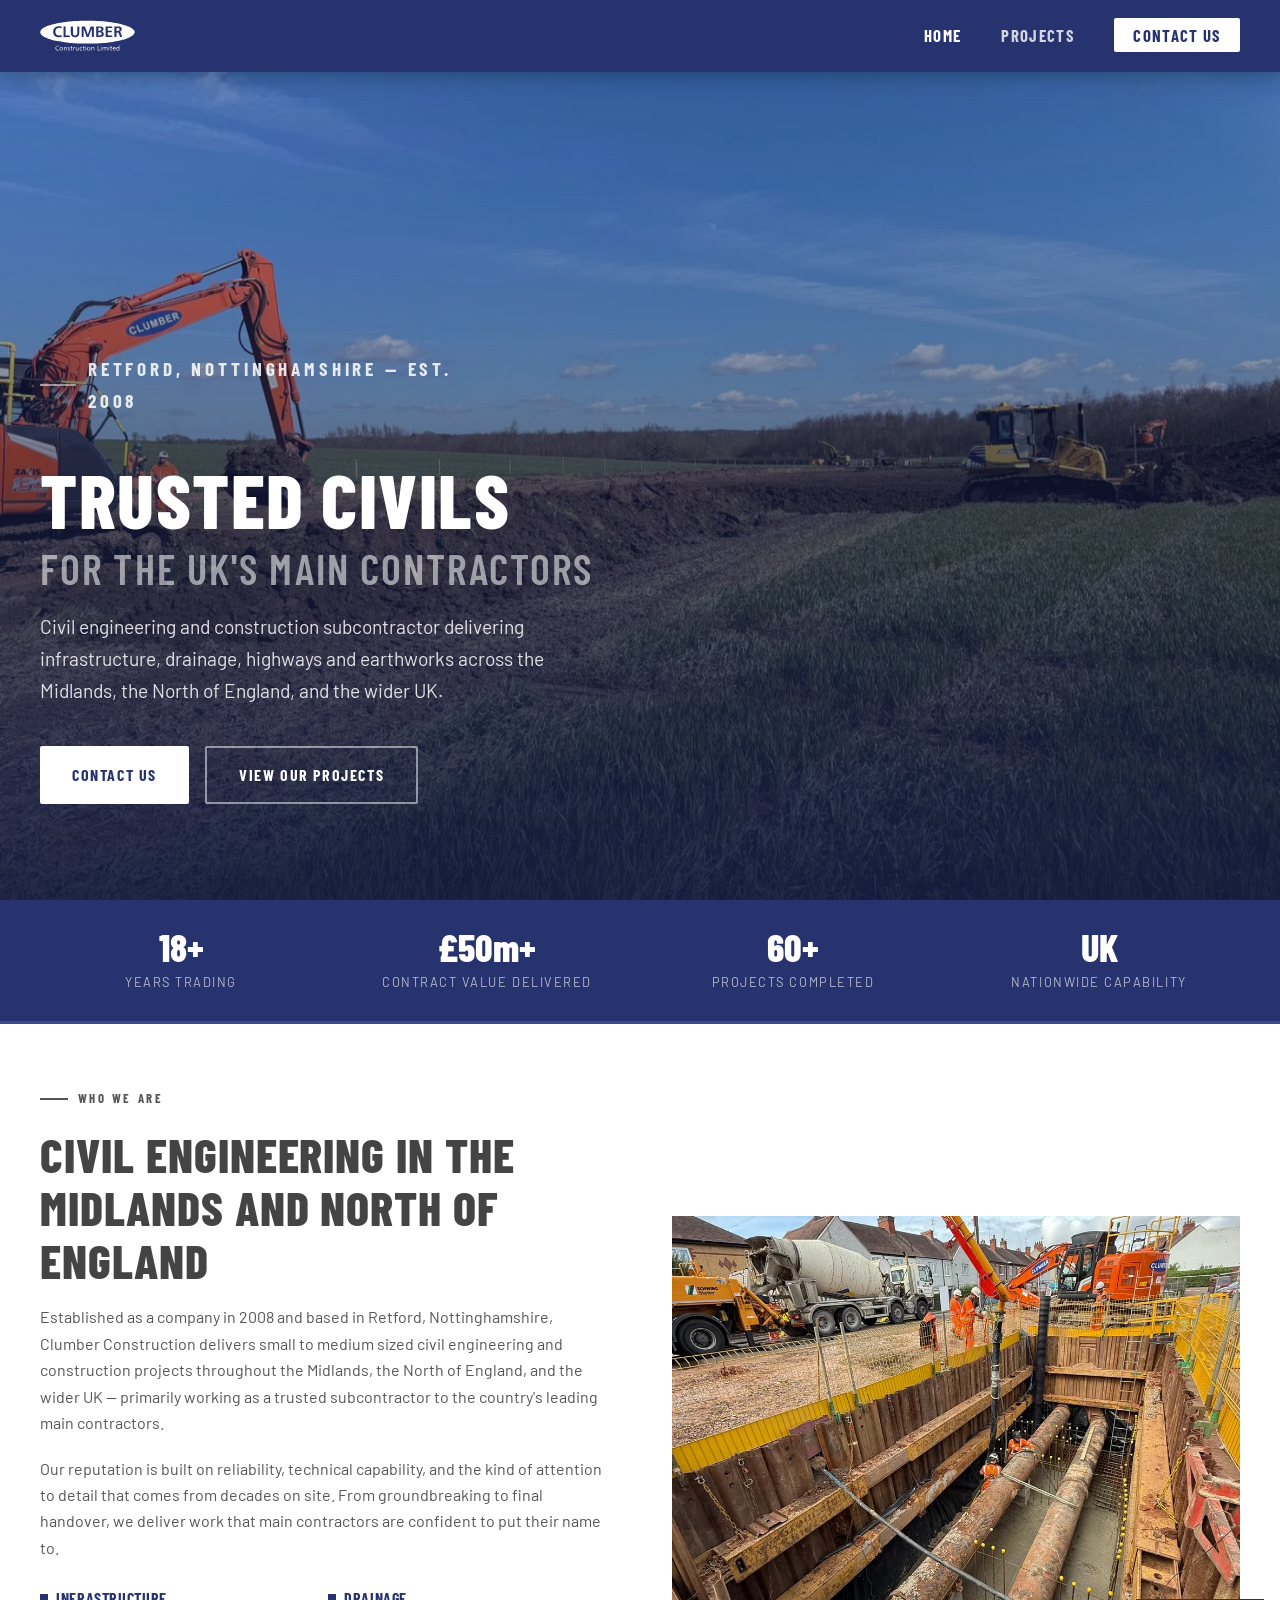
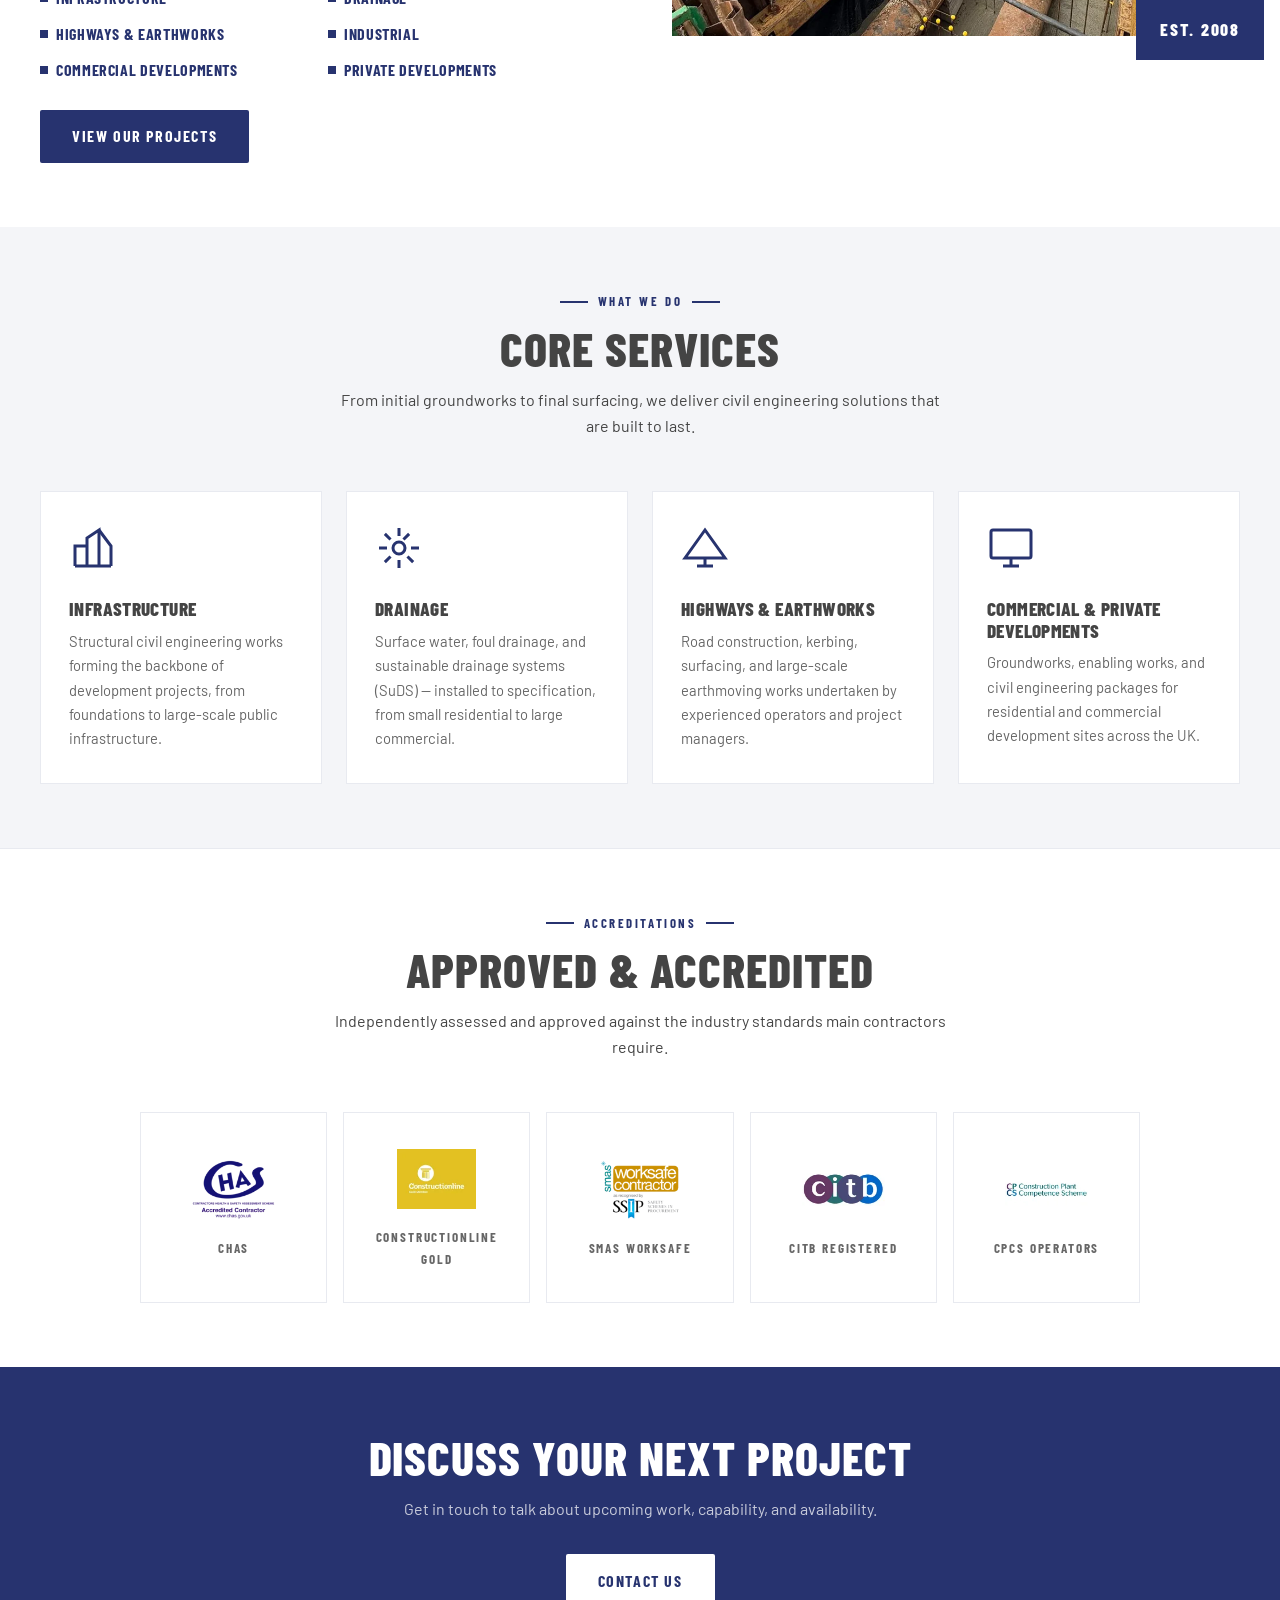
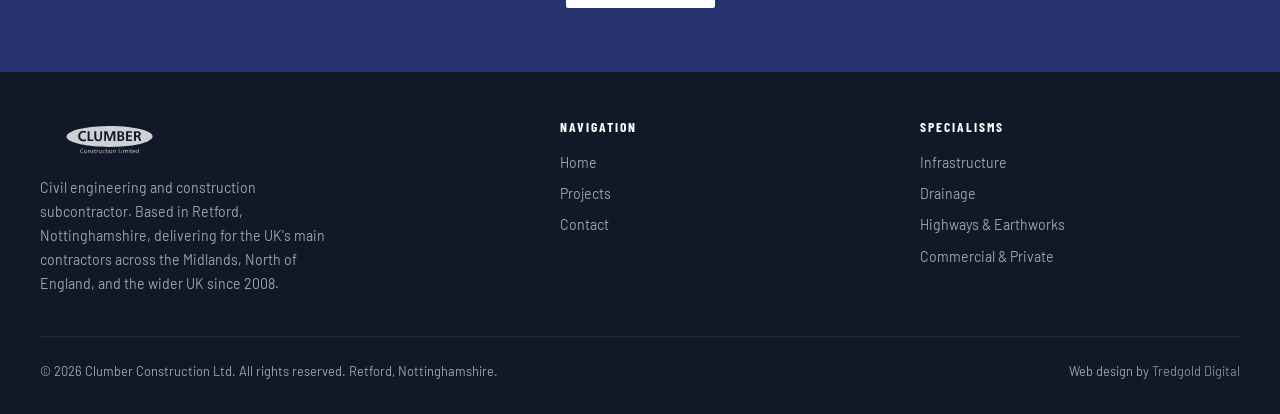
==== index.html @ 3b82ac30 "Fix contradicting stats: 30+ Years Experience -> 18+ Years Trading Co-Authored-By: Claude Sonnet 4.6" ====
<!DOCTYPE html>
<html lang="en">
<head>
  <meta charset="UTF-8" />
  <meta name="viewport" content="width=device-width, initial-scale=1.0" />
  <title>Clumber Construction — Civil Engineering &amp; Construction, Midlands &amp; North England</title>
  <meta name="description" content="Clumber Construction Ltd — civil engineering and construction subcontractor based in Retford, Nottinghamshire. Over 30 years' experience delivering for the UK's main contractors. Infrastructure, drainage, highways, earthworks." />
  <meta name="robots" content="index, follow" />
  <link rel="canonical" href="https://www.clumberconstruction.co.uk/" />

  <!-- Favicons -->
  <link rel="icon" href="/favicon.svg" type="image/svg+xml" />
  <link rel="icon" href="/favicon-32x32.png" type="image/png" sizes="32x32" />
  <link rel="icon" href="/favicon-16x16.png" type="image/png" sizes="16x16" />
  <link rel="apple-touch-icon" href="/apple-touch-icon.png" />
  <link rel="manifest" href="/site.webmanifest" />
  <meta name="theme-color" content="#27336f" />

  <!-- Open Graph -->
  <meta property="og:type" content="website" />
  <meta property="og:title" content="Clumber Construction — Civil Engineering &amp; Construction" />
  <meta property="og:description" content="Trusted civils for the UK's main contractors. Established 2008, Retford, Nottinghamshire." />
  <meta property="og:url" content="https://www.clumberconstruction.co.uk/" />
  <meta property="og:image" content="https://www.clumberconstruction.co.uk/images/og-image.jpg" />
  <meta property="og:image:width" content="1200" />
  <meta property="og:image:height" content="630" />
  <meta property="og:site_name" content="Clumber Construction" />
  <meta name="twitter:card" content="summary_large_image" />
  <meta name="twitter:title" content="Clumber Construction — Civil Engineering &amp; Construction" />
  <meta name="twitter:description" content="Clumber Construction Ltd — civil engineering and construction subcontractor based in Retford, Nottinghamshire. Over 30 years' experience delivering for the UK's main contractors. Infrastructure, drainage, highways, earthworks." />
  <meta name="twitter:image" content="https://www.clumberconstruction.co.uk/images/og-image.jpg" />

  <!-- Structured Data -->
  <script type="application/ld+json">
  {
    "@context": "https://schema.org",
    "@type": "Organization",
    "name": "Clumber Construction",
    "url": "https://www.clumberconstruction.co.uk",
    "description": "Civil engineering and construction subcontractor based in Retford, Nottinghamshire. Established 2008, with over 30 years' director experience.",
    "address": {
      "@type": "PostalAddress",
      "addressLocality": "Retford",
      "addressRegion": "Nottinghamshire",
      "addressCountry": "GB"
    },
    "areaServed": ["East Midlands", "West Midlands", "Yorkshire", "North West", "United Kingdom"],
    "foundingDate": "2008",
    "sameAs": []
  }
  </script>

  <link rel="stylesheet" href="style.css" />
</head>
<body>

  <!-- NAV -->
  <nav class="site-nav" role="navigation" aria-label="Main navigation">
    <div class="container">
      <a href="index.html" class="nav-logo" aria-label="Clumber Construction — Home">
        <img src="logo.svg" alt="Clumber Construction" width="160" height="44" />
      </a>
      <button class="nav-toggle" id="navToggle" aria-label="Toggle menu" aria-expanded="false">
        <span></span><span></span><span></span>
      </button>
      <ul class="nav-links" id="navLinks" role="list">
        <li><a href="index.html" class="active">Home</a></li>
        <li><a href="projects.html">Projects</a></li>
        <li><a href="contact.html" class="nav-cta">Contact Us</a></li>
      </ul>
    </div>
  </nav>

  <!-- HERO -->
  <section class="hero" aria-label="Hero">
    <div class="hero-bg" role="img" aria-label="Civil engineering site with excavator and large drainage pipes"></div>
    <div class="hero-overlay"></div>
    <div class="container">
      <div class="hero-content">
        <p class="hero-eyebrow">Retford, Nottinghamshire &mdash; Est. 2008</p>
        <h1>Trusted Civils<span>For the UK's Main Contractors</span></h1>
        <p>Civil engineering and construction subcontractor delivering infrastructure, drainage, highways and earthworks across the Midlands, the North of England, and the wider UK.</p>
        <div class="hero-btns">
          <a href="contact.html" class="btn btn--primary">Contact Us</a>
          <a href="projects.html" class="btn btn--outline">View Our Projects</a>
        </div>
      </div>
    </div>
  </section>

  <!-- STATS STRIP -->
  <div class="intro-strip" aria-label="Company overview">
    <div class="container">
      <div>
        <span class="stat-num">18+</span>
        <span class="stat-label">Years Trading</span>
      </div>
      <div>
        <span class="stat-num">£50m+</span>
        <span class="stat-label">Contract Value Delivered</span>
      </div>
      <div>
        <span class="stat-num">60+</span>
        <span class="stat-label">Projects Completed</span>
      </div>
      <div>
        <span class="stat-num">UK</span>
        <span class="stat-label">Nationwide Capability</span>
      </div>
    </div>
  </div>

  <!-- ABOUT -->
  <section class="section" aria-labelledby="about-heading">
    <div class="container">
      <div class="about-grid">
        <div class="about-text">
          <div class="section-header">
            <p class="section-tag">Who We Are</p>
            <h2 id="about-heading">Civil Engineering in the Midlands and North of England</h2>
            <p>Established as a company in 2008 and based in Retford, Nottinghamshire, Clumber Construction delivers small to medium sized civil engineering and construction projects throughout the Midlands, the North of England, and the wider UK — primarily working as a trusted subcontractor to the country's leading main contractors.</p>
          </div>
          <p>Our reputation is built on reliability, technical capability, and the kind of attention to detail that comes from decades on site. From groundbreaking to final handover, we deliver work that main contractors are confident to put their name to.</p>
          <ul class="specialism-list" aria-label="Specialisms">
            <li class="spec-item">Infrastructure</li>
            <li class="spec-item">Drainage</li>
            <li class="spec-item">Highways &amp; Earthworks</li>
            <li class="spec-item">Industrial</li>
            <li class="spec-item">Commercial Developments</li>
            <li class="spec-item">Private Developments</li>
          </ul>
          <br />
          <a href="projects.html" class="btn btn--navy">View Our Projects</a>
        </div>
        <div class="about-image-block">
          <img src="images/nuneaton-sewage-rising-main-large-diameter-pipe-concrete-encasement.webp" alt="Clumber Construction installing large diameter pipes in deep sheeted excavation during sewage rising main works in Nuneaton, Warwickshire" loading="lazy" width="1050" height="1400" />
          <span class="about-badge" aria-hidden="true">Est. 2008</span>
        </div>
      </div>
    </div>
  </section>

  <!-- SERVICES PREVIEW -->
  <section class="section section--light" aria-labelledby="services-heading">
    <div class="container">
      <div class="section-header section-header--center">
        <p class="section-tag">What We Do</p>
        <h2 id="services-heading">Core Services</h2>
        <p>From initial groundworks to final surfacing, we deliver civil engineering solutions that are built to last.</p>
      </div>
      <div class="services-grid">

        <article class="service-card">
          <svg class="card-icon" viewBox="0 0 24 24" fill="none" stroke="currentColor" stroke-width="1.5" aria-hidden="true"><path d="M3 21h18M9 21V7l6-4v18M9 11H3v10"/><path d="M21 21V11l-6-8"/></svg>
          <h3>Infrastructure</h3>
          <p>Structural civil engineering works forming the backbone of development projects, from foundations to large-scale public infrastructure.</p>
        </article>

        <article class="service-card">
          <svg class="card-icon" viewBox="0 0 24 24" fill="none" stroke="currentColor" stroke-width="1.5" aria-hidden="true"><circle cx="12" cy="12" r="3"/><path d="M12 2v4m0 12v4M2 12h4m12 0h4m-4.93-7.07-2.83 2.83M7.76 16.24l-2.83 2.83m0-14.14 2.83 2.83m8.48 8.48 2.83 2.83"/></svg>
          <h3>Drainage</h3>
          <p>Surface water, foul drainage, and sustainable drainage systems (SuDS) — installed to specification, from small residential to large commercial.</p>
        </article>

        <article class="service-card">
          <svg class="card-icon" viewBox="0 0 24 24" fill="none" stroke="currentColor" stroke-width="1.5" aria-hidden="true"><path d="M2 17 12 3l10 14H2z"/><path d="M12 17v4m-4 0h8"/></svg>
          <h3>Highways &amp; Earthworks</h3>
          <p>Road construction, kerbing, surfacing, and large-scale earthmoving works undertaken by experienced operators and project managers.</p>
        </article>

        <article class="service-card">
          <svg class="card-icon" viewBox="0 0 24 24" fill="none" stroke="currentColor" stroke-width="1.5" aria-hidden="true"><rect x="2" y="3" width="20" height="14" rx="1"/><path d="M8 21h8m-4-4v4"/></svg>
          <h3>Commercial &amp; Private Developments</h3>
          <p>Groundworks, enabling works, and civil engineering packages for residential and commercial development sites across the UK.</p>
        </article>

      </div>
    </div>
  </section>

  <!-- ACCREDITATIONS -->
  <section class="accreditations" aria-labelledby="accreditations-heading">
    <div class="container">
      <div class="section-header section-header--center">
        <p class="section-tag">Accreditations</p>
        <h2 id="accreditations-heading">Approved &amp; Accredited</h2>
        <p>Independently assessed and approved against the industry standards main contractors require.</p>
      </div>
      <ul class="accreditation-grid" role="list">
        <li class="accreditation-item">
          <img class="accreditation-logo" src="images/chas-accredited-contractor.webp" alt="CHAS Accredited Contractor" width="120" height="68" loading="lazy" />
          <span class="accreditation-name">CHAS</span>
        </li>
        <li class="accreditation-item">
          <img class="accreditation-logo" src="images/constructionline-gold-member.webp" alt="Constructionline Gold Member" width="120" height="120" loading="lazy" />
          <span class="accreditation-name">Constructionline Gold</span>
        </li>
        <li class="accreditation-item">
          <img class="accreditation-logo" src="images/smas-worksafe-contractor-ssip.webp" alt="SMAS Worksafe Contractor — SSIP" width="120" height="80" loading="lazy" />
          <span class="accreditation-name">SMAS Worksafe</span>
        </li>
        <li class="accreditation-item">
          <img class="accreditation-logo" src="images/citb-registered.webp" alt="CITB Registered" width="120" height="68" loading="lazy" />
          <span class="accreditation-name">CITB Registered</span>
        </li>
        <li class="accreditation-item">
          <img class="accreditation-logo" src="images/cpcs-construction-plant-competence-scheme.webp" alt="CPCS Construction Plant Competence Scheme" width="120" height="68" loading="lazy" />
          <span class="accreditation-name">CPCS Operators</span>
        </li>
      </ul>
    </div>
  </section>

  <!-- CTA BAND -->
  <div class="cta-band">
    <div class="container">
      <h2>Discuss Your Next Project</h2>
      <p>Get in touch to talk about upcoming work, capability, and availability.</p>
      <a href="contact.html" class="btn btn--primary">Contact Us</a>
    </div>
  </div>

  <!-- FOOTER -->
  <footer class="site-footer" role="contentinfo">
    <div class="container">
      <div class="footer-grid">
        <div class="footer-brand">
          <img src="logo.svg" alt="Clumber Construction" width="140" height="40" />
          <p>Civil engineering and construction subcontractor. Based in Retford, Nottinghamshire, delivering for the UK's main contractors across the Midlands, North of England, and the wider UK since 2008.</p>
        </div>
        <div class="footer-col">
          <h4>Navigation</h4>
          <ul>
            <li><a href="index.html">Home</a></li>
            <li><a href="projects.html">Projects</a></li>
            <li><a href="contact.html">Contact</a></li>
          </ul>
        </div>
        <div class="footer-col">
          <h4>Specialisms</h4>
          <ul>
            <li><a href="projects.html#infrastructure">Infrastructure</a></li>
            <li><a href="projects.html#drainage">Drainage</a></li>
            <li><a href="projects.html#highways">Highways &amp; Earthworks</a></li>
            <li><a href="projects.html#commercial">Commercial &amp; Private</a></li>
          </ul>
        </div>
      </div>
      <div class="footer-bottom">
        <p>&copy; <span id="year"></span> Clumber Construction Ltd. All rights reserved. Retford, Nottinghamshire.</p>
        <p>Web design by <a href="https://www.tredgolddigital.com" target="_blank" rel="noopener">Tredgold Digital</a></p>
      </div>
  </footer>

  <script>
    // Year
    document.getElementById('year').textContent = new Date().getFullYear();
    // Nav toggle
    const toggle = document.getElementById('navToggle');
    const links  = document.getElementById('navLinks');
    toggle.addEventListener('click', () => {
      const open = links.classList.toggle('open');
      toggle.setAttribute('aria-expanded', open);
    });
  </script>
</body>
</html>
---- style.css ----
/* ============================================
   CLUMBER CONSTRUCTION — style.css
   ============================================ */

   @import url('https://fonts.googleapis.com/css2?family=Barlow+Condensed:wght@400;600;700;800&family=Barlow:wght@300;400;500;600&display=swap');

   :root {
     --navy:        #27336f;
     --navy-dark:   #1d2655;
     --navy-light:  #3a4a90;
     --white:       #ffffff;
     --dark:        #333333;
     --light:       #f4f5f8;
     --mid:         #e8eaf0;
     --rule:        #d0d3de;
     --text:        #444;
     --text-muted:  #666;
     --gap:         clamp(2rem, 5vw, 5rem);
   }
   
   *, *::before, *::after { box-sizing: border-box; margin: 0; padding: 0; }
   
   html { scroll-behavior: smooth; }
   
   body {
     font-family: 'Barlow', sans-serif;
     font-weight: 400;
     color: var(--text);
     background: var(--white);
     line-height: 1.65;
     -webkit-font-smoothing: antialiased;
   }
   
   img { display: block; max-width: 100%; }
   a { color: inherit; text-decoration: none; }
   ul { list-style: none; }
   
   /* ── TYPOGRAPHY ── */
   h1, h2, h3, h4 {
     font-family: 'Barlow Condensed', sans-serif;
     font-weight: 800;
     line-height: 1.1;
     text-transform: uppercase;
     letter-spacing: 0.02em;
   }
   h1 { font-size: clamp(2.6rem, 6vw, 5rem); }
   h2 { font-size: clamp(1.9rem, 4vw, 3rem); }
   h3 { font-size: clamp(1.2rem, 2.5vw, 1.6rem); }
   
   p { max-width: 68ch; }
   
   /* ── LAYOUT UTILITIES ── */
   .container {
     width: min(1200px, 94%);
     margin-inline: auto;
   }
   .section {
     padding-block: var(--gap);
   }
   .section--dark {
     background: var(--navy);
     color: var(--white);
   }
   .section--light {
     background: var(--light);
   }
   
   /* ── NAV ── */
   .site-nav {
     position: fixed;
     inset: 0 0 auto;
     z-index: 100;
     background: var(--navy);
     box-shadow: 0 2px 20px rgba(0,0,0,.3);
     transition: background .3s;
   }
   .site-nav .container {
     display: flex;
     align-items: center;
     justify-content: space-between;
     height: 72px;
   }
   .nav-logo img {
     height: 44px;
     width: auto;
     /* logo is navy fill — invert to white on dark bg */
     filter: brightness(0) invert(1);
   }
   .nav-links {
     display: flex;
     gap: 2.5rem;
     align-items: center;
   }
   .nav-links a {
     font-family: 'Barlow Condensed', sans-serif;
     font-weight: 700;
     font-size: 1.05rem;
     letter-spacing: 0.08em;
     text-transform: uppercase;
     color: rgba(255,255,255,.8);
     transition: color .2s;
   }
   .nav-links a:hover,
   .nav-links a.active { color: var(--white); }
   .nav-links a.nav-cta {
     background: var(--white);
     color: var(--navy);
     padding: .45rem 1.2rem;
     border-radius: 2px;
     transition: background .2s, color .2s;
   }
   .nav-links a.nav-cta:hover {
     background: var(--mid);
   }
   
   /* Hamburger */
   .nav-toggle {
     display: none;
     background: none;
     border: none;
     cursor: pointer;
     padding: .25rem;
     flex-direction: column;
     gap: 5px;
   }
   .nav-toggle span {
     display: block;
     width: 26px;
     height: 2px;
     background: var(--white);
     transition: transform .3s, opacity .3s;
   }
   
   /* ── HERO ── */
   .hero {
     position: relative;
     min-height: 100svh;
     display: flex;
     align-items: flex-end;
     padding-bottom: clamp(3rem, 8vw, 6rem);
     overflow: hidden;
   }
   .hero-bg {
     position: absolute;
     inset: 0;
     background-image: url('images/packington-final-effluent-rising-main-field-trench-excavation.webp');
     background-size: cover;
     background-position: center 40%;
     transform: scale(1.04);
     animation: heroZoom 12s ease-out forwards;
   }
   @keyframes heroZoom {
     from { transform: scale(1.08); }
     to   { transform: scale(1.00); }
   }
   .hero-overlay {
     position: absolute;
     inset: 0;
     background: linear-gradient(
       to top,
       rgba(20,28,65,.92) 0%,
       rgba(20,28,65,.6) 45%,
       rgba(20,28,65,.1) 100%
     );
   }
   .hero-content {
     position: relative;
     z-index: 1;
     color: var(--white);
   }
   .hero-eyebrow {
     font-family: 'Barlow Condensed', sans-serif;
     font-size: .85rem;
     font-weight: 700;
     letter-spacing: .2em;
     text-transform: uppercase;
     color: rgba(255,255,255,.7);
     margin-bottom: 1rem;
     display: flex;
     align-items: center;
     gap: .75rem;
   }
   .hero-eyebrow::before {
     content: '';
     display: block;
     width: 36px;
     height: 2px;
     background: rgba(255,255,255,.5);
   }
   .hero h1 { margin-bottom: 1.25rem; }
   .hero h1 span {
     display: block;
     color: rgba(255,255,255,.55);
     font-size: .55em;
     font-weight: 600;
     letter-spacing: .05em;
     margin-top: .25rem;
   }
   .hero p {
     font-size: clamp(1rem, 1.5vw, 1.2rem);
     color: rgba(255,255,255,.85);
     max-width: 52ch;
     margin-bottom: 2.5rem;
   }
   
   /* ── BUTTONS ── */
   .btn {
     display: inline-flex;
     align-items: center;
     gap: .5rem;
     font-family: 'Barlow Condensed', sans-serif;
     font-weight: 700;
     font-size: 1rem;
     letter-spacing: .1em;
     text-transform: uppercase;
     padding: .85rem 2rem;
     border-radius: 2px;
     transition: background .2s, color .2s, transform .15s, border-color .2s;
     cursor: pointer;
     border: none;
   }
   .btn:hover { transform: translateY(-1px); }
   .btn--primary {
     background: var(--white);
     color: var(--navy);
   }
   .btn--primary:hover { background: var(--mid); }
   .btn--navy {
     background: var(--navy);
     color: var(--white);
   }
   .btn--navy:hover { background: var(--navy-dark); }
   .btn--outline {
     background: transparent;
     color: var(--white);
     border: 2px solid rgba(255,255,255,.5);
   }
   .btn--outline:hover {
     border-color: var(--white);
     background: rgba(255,255,255,.08);
   }
   .hero-btns { display: flex; gap: 1rem; flex-wrap: wrap; }
   
   /* ── INTRO STRIP ── */
   .intro-strip {
     background: var(--navy);
     color: var(--white);
     padding-block: 1.75rem;
     border-bottom: 3px solid var(--navy-light);
   }
   .intro-strip .container {
     display: grid;
     grid-template-columns: repeat(auto-fit, minmax(180px, 1fr));
     gap: 1.5rem;
     text-align: center;
   }
   .stat-num {
     font-family: 'Barlow Condensed', sans-serif;
     font-size: 2.4rem;
     font-weight: 800;
     line-height: 1;
     display: block;
   }
   .stat-label {
     font-size: .8rem;
     letter-spacing: .12em;
     text-transform: uppercase;
     color: rgba(255,255,255,.65);
     margin-top: .35rem;
     display: block;
   }
   
   /* ── SECTION HEADER ── */
   .section-header {
     margin-bottom: clamp(2rem, 4vw, 3.5rem);
   }
   .section-header--center { text-align: center; }
   .section-header--center p { margin-inline: auto; }
   .section-tag {
     font-family: 'Barlow Condensed', sans-serif;
     font-size: .8rem;
     font-weight: 700;
     letter-spacing: .2em;
     text-transform: uppercase;
     color: var(--navy);
     display: flex;
     align-items: center;
     gap: .6rem;
     margin-bottom: .6rem;
   }
   .section--dark .section-tag { color: rgba(255,255,255,.6); }
   .section-tag::before {
     content: '';
     display: block;
     width: 28px;
     height: 2px;
     background: currentColor;
   }
   .section-header--center .section-tag { justify-content: center; }
   .section-header--center .section-tag::after {
     /* centred variant: rule on the right too, so the tag is bracketed */
     content: '';
     display: block;
     width: 28px;
     height: 2px;
     background: currentColor;
   }
   .section-header h2 { margin-bottom: .75rem; }
   
   /* ── ABOUT (HOME) ── */
   /* Tighten spacing inside the Who We Are section-header only */
   .about-text .section-header {
     margin-bottom: 0;
   }
   .about-text .section-header h2 {
     margin-bottom: 1.1rem;
   }
   .about-grid {
     display: grid;
     grid-template-columns: 1fr 1fr;
     gap: clamp(2rem, 5vw, 5rem);
     align-items: center;
   }
   .about-text p { margin-bottom: 1.2rem; color: #555; }
   .specialism-list {
     margin-top: 1.5rem;
     display: grid;
     grid-template-columns: 1fr 1fr;
     gap: .6rem .5rem;
   }
   .spec-item {
     display: flex;
     align-items: center;
     gap: .5rem;
     font-family: 'Barlow Condensed', sans-serif;
     font-weight: 700;
     font-size: 1rem;
     text-transform: uppercase;
     letter-spacing: .04em;
     color: var(--navy);
   }
   .spec-item::before {
     content: '';
     width: 8px;
     height: 8px;
     background: var(--navy);
     flex-shrink: 0;
   }
   .about-image-block {
     position: relative;
   }
   .about-image-block img {
     width: 100%;
     height: 420px;
     object-fit: cover;
     display: block;
   }
   /* Editable badge — replace hardcoded ::after with a real element */
   .about-badge {
     position: absolute;
     bottom: -1.5rem;
     right: -1.5rem;
     background: var(--navy);
     color: var(--white);
     font-family: 'Barlow Condensed', sans-serif;
     font-weight: 800;
     font-size: 1.1rem;
     letter-spacing: .1em;
     text-transform: uppercase;
     padding: 1rem 1.5rem;
   }
   
   /* ── SERVICES CARDS ── */
   .services-grid {
     display: grid;
     grid-template-columns: repeat(auto-fit, minmax(260px, 1fr));
     gap: 1.5rem;
   }
   .service-card {
     background: var(--white);
     border: 1px solid var(--mid);
     padding: 2rem 1.75rem;
     transition: transform .2s, box-shadow .2s;
     position: relative;
     overflow: hidden;
   }
   .service-card::before {
     content: '';
     position: absolute;
     top: 0; left: 0;
     width: 4px; height: 100%;
     background: var(--navy);
     transform: scaleY(0);
     transform-origin: bottom;
     transition: transform .3s;
   }
   .service-card:hover { transform: translateY(-4px); box-shadow: 0 8px 30px rgba(0,0,0,.1); }
   .service-card:hover::before { transform: scaleY(1); }
   .card-icon {
     width: 48px;
     height: 48px;
     margin-bottom: 1.2rem;
     color: var(--navy);
   }
   .service-card h3 { margin-bottom: .6rem; font-size: 1.2rem; }
   .service-card p { font-size: .92rem; color: var(--text-muted); max-width: 100%; }
   
   /* ── ACCREDITATIONS ── */
   .accreditations {
     background: var(--white);
     padding-block: var(--gap);
     border-top: 1px solid var(--mid);
   }
   .accreditation-grid {
     display: grid;
     grid-template-columns: repeat(auto-fit, minmax(160px, 1fr));
     gap: 1rem;
     max-width: 1000px;
     margin-inline: auto;
   }
   .accreditation-item {
     display: flex;
     flex-direction: column;
     align-items: center;
     justify-content: center;
     gap: .9rem;
     padding: 2rem 1rem;
     background: var(--white);
     border: 1px solid var(--mid);
     transition: border-color .2s, transform .2s;
   }
   .accreditation-item:hover {
     border-color: var(--navy);
     transform: translateY(-2px);
   }
   .accreditation-logo {
     /* Placeholder block — swap for an <img> when real badges arrive */
     width: 100%;
     max-width: 120px;
     aspect-ratio: 16 / 9;
     display: flex;
     align-items: center;
     justify-content: center;
     background: var(--light);
     border: 1px dashed var(--rule);
     font-family: 'Barlow Condensed', sans-serif;
     font-weight: 700;
     font-size: .85rem;
     letter-spacing: .15em;
     text-transform: uppercase;
     color: var(--navy);
   }
   .accreditation-item img.accreditation-logo {
     /* When real <img> is used, drop the dashed-box look */
     background: transparent;
     border: none;
     object-fit: contain;
     height: auto;
     padding: .25rem;
   }
   .accreditation-name {
     font-family: 'Barlow Condensed', sans-serif;
     font-weight: 700;
     font-size: .82rem;
     letter-spacing: .14em;
     text-transform: uppercase;
     color: var(--text-muted);
     text-align: center;
   }
   
   /* ── PROJECT GALLERY STRIP ── */
   .project-gallery {
     display: flex;
     gap: 2px;
     background: var(--dark);
     flex-shrink: 0;
   }
   .project-gallery img {
     flex: 1 1 0;
     min-width: 0;
     height: 78px;
     object-fit: cover;
     display: block;
     transition: opacity .2s;
   }
   .project-gallery img:hover {
     opacity: .72;
     cursor: zoom-in;
   }

   /* ── PROJECTS GRID ── */
   .projects-grid {
     display: grid;
     grid-template-columns: repeat(auto-fill, minmax(min(340px, 100%), 1fr));
     gap: 1.5rem;
   }
   
   .project-card {
     display: flex;
     flex-direction: column;
     background: var(--white);
     border: 1px solid var(--mid);
     overflow: hidden;
     transition: transform .2s, box-shadow .2s, border-color .2s;
     position: relative;
   }
   .project-card::before {
     content: '';
     position: absolute;
     top: 0; left: 0;
     width: 4px; height: 100%;
     background: var(--navy);
     transform: scaleY(0);
     transform-origin: bottom;
     transition: transform .3s;
     z-index: 1;
   }
   .project-card:hover {
     transform: translateY(-3px);
     box-shadow: 0 10px 30px rgba(0,0,0,.08);
     border-color: var(--rule);
   }
   .project-card:hover::before { transform: scaleY(1); }
   
   .project-card-image {
     aspect-ratio: 16 / 10;
     overflow: hidden;
     background: var(--light);
   }
   .project-card-image img {
     width: 100%;
     height: 100%;
     object-fit: cover;
     transition: transform .5s ease;
   }
   .project-card:hover .project-card-image img { transform: scale(1.04); }
   
   .project-card-content {
     padding: 1.5rem 1.5rem 1.75rem;
     display: flex;
     flex-direction: column;
     gap: .75rem;
     flex: 1;
   }
   
   .project-tags {
     display: flex;
     gap: .4rem;
     flex-wrap: wrap;
   }

   .project-tag {
     display: inline-block;
     align-self: flex-start;
     font-family: 'Barlow Condensed', sans-serif;
     font-size: .72rem;
     font-weight: 700;
     letter-spacing: .15em;
     text-transform: uppercase;
     background: var(--navy);
     color: var(--white);
     padding: .25rem .65rem;
     border-radius: 2px;
   }
   
   .project-card h3 {
     font-size: 1.25rem;
     margin: 0;
     color: var(--dark);
   }
   
   .project-meta {
     display: grid;
     grid-template-columns: 1fr 1fr;
     gap: .75rem .5rem;
     margin-top: .25rem;
     padding-top: .9rem;
     border-top: 1px solid var(--mid);
   }
   .project-meta div { min-width: 0; }
   .project-meta dt {
     font-family: 'Barlow Condensed', sans-serif;
     font-weight: 700;
     font-size: .68rem;
     letter-spacing: .14em;
     text-transform: uppercase;
     color: var(--text-muted);
     margin-bottom: .15rem;
   }
   .project-meta dd {
     font-size: .9rem;
     color: var(--dark);
     font-weight: 500;
     line-height: 1.35;
     word-wrap: break-word;
   }
   
   .project-scope {
     font-size: .9rem;
     color: var(--text);
     line-height: 1.6;
     max-width: 100%;
     margin: 0;
   }
   
   /* Placeholder variant — softer styling so it's clear these aren't real */
   .project-card--placeholder {
     border-style: dashed;
     border-color: var(--rule);
   }
   .project-card--placeholder .project-tag {
     background: var(--mid);
     color: var(--text-muted);
   }
   .project-card--placeholder h3 { color: var(--text-muted); }
   .project-card--placeholder .project-meta dd { color: var(--text-muted); }
   .image-placeholder {
     width: 100%;
     height: 100%;
     display: flex;
     align-items: center;
     justify-content: center;
     background: var(--light);
   }
   .image-placeholder svg {
     width: 40px;
     height: 40px;
     color: #c4c8d3;
   }
   
   /* Filter bar */
   .filter-bar {
     display: flex;
     gap: .5rem;
     flex-wrap: wrap;
     margin-bottom: 2.5rem;
   }
   .filter-btn {
     font-family: 'Barlow Condensed', sans-serif;
     font-weight: 700;
     font-size: .85rem;
     letter-spacing: .1em;
     text-transform: uppercase;
     padding: .55rem 1.2rem;
     border: 2px solid var(--mid);
     background: var(--white);
     color: var(--dark);
     cursor: pointer;
     transition: background .2s, color .2s, border-color .2s;
     border-radius: 2px;
   }
   .filter-btn:hover {
     border-color: var(--navy);
     color: var(--navy);
   }
   .filter-btn.active {
     background: var(--navy);
     border-color: var(--navy);
     color: var(--white);
   }
   
   /* Empty state */
   .projects-empty {
     text-align: center;
     padding: 3rem 1rem;
     color: var(--text-muted);
     font-family: 'Barlow Condensed', sans-serif;
     font-weight: 600;
     letter-spacing: .08em;
     text-transform: uppercase;
     font-size: .95rem;
   }
   
   /* ── CTA BAND ── */
   .cta-band {
     background: var(--navy);
     padding-block: clamp(2.5rem, 5vw, 4rem);
     text-align: center;
     color: var(--white);
   }
   .cta-band h2 { margin-bottom: .75rem; }
   .cta-band p { color: rgba(255,255,255,.75); margin-inline: auto; margin-bottom: 2rem; }
   
   /* ── CONTACT ── */
   /* Primary: phone + email cards, side by side */
   .contact-primary {
     display: grid;
     grid-template-columns: repeat(auto-fit, minmax(280px, 1fr));
     gap: 1.25rem;
     max-width: 880px;
     margin-inline: auto;
     margin-bottom: 3rem;
   }
   .contact-card {
     display: flex;
     flex-direction: column;
     align-items: flex-start;
     gap: .5rem;
     padding: 2rem 1.75rem;
     background: var(--white);
     border: 1px solid var(--mid);
     color: var(--dark);
     transition: border-color .2s, transform .2s, box-shadow .2s;
     position: relative;
   }
   .contact-card::before {
     content: '';
     position: absolute;
     top: 0; left: 0;
     width: 4px; height: 100%;
     background: var(--navy);
     transform: scaleY(0);
     transform-origin: bottom;
     transition: transform .3s;
   }
   .contact-card:hover {
     border-color: var(--navy);
     transform: translateY(-2px);
     box-shadow: 0 8px 30px rgba(0,0,0,.08);
   }
   .contact-card:hover::before { transform: scaleY(1); }
   .contact-card svg {
     width: 28px;
     height: 28px;
     color: var(--navy);
     margin-bottom: .25rem;
   }
   .contact-card-label {
     font-family: 'Barlow Condensed', sans-serif;
     font-weight: 700;
     font-size: .8rem;
     letter-spacing: .18em;
     text-transform: uppercase;
     color: var(--text-muted);
   }
   .contact-card-value {
     font-family: 'Barlow Condensed', sans-serif;
     font-weight: 700;
     font-size: 1.6rem;
     letter-spacing: .02em;
     color: var(--navy);
     /* Stop long emails overflowing on narrow screens */
     word-break: break-word;
   }
   
   /* Secondary: location, hours, coverage */
   .contact-meta {
     display: grid;
     grid-template-columns: repeat(auto-fit, minmax(220px, 1fr));
     gap: 2rem;
     max-width: 880px;
     margin-inline: auto;
     padding-top: 2rem;
     border-top: 1px solid var(--mid);
   }
   .contact-meta-item {
     display: flex;
     align-items: flex-start;
     gap: .9rem;
   }
   .contact-meta-item svg {
     width: 22px;
     height: 22px;
     color: var(--navy);
     flex-shrink: 0;
     margin-top: 2px;
   }
   .contact-meta-item strong {
     display: block;
     font-family: 'Barlow Condensed', sans-serif;
     font-weight: 700;
     font-size: .8rem;
     letter-spacing: .14em;
     text-transform: uppercase;
     color: var(--navy);
     margin-bottom: .25rem;
   }
   .contact-meta-item span {
     font-size: .92rem;
     color: var(--text-muted);
   }
   
   /* Registered company details */
   .registered-details {
     background: var(--white);
     padding-block: clamp(2.5rem, 5vw, 4rem);
     border-top: 1px solid var(--mid);
   }
   .registered-heading {
     font-size: 1rem;
     letter-spacing: .18em;
     color: var(--text-muted);
     text-align: center;
     margin-bottom: 2rem;
     font-weight: 700;
   }
   .registered-grid {
     display: grid;
     grid-template-columns: repeat(auto-fit, minmax(200px, 1fr));
     gap: 2rem;
     max-width: 1000px;
     margin-inline: auto;
   }
   .registered-grid dt {
     font-family: 'Barlow Condensed', sans-serif;
     font-weight: 700;
     font-size: .75rem;
     letter-spacing: .16em;
     text-transform: uppercase;
     color: var(--text-muted);
     margin-bottom: .35rem;
   }
   .registered-grid dd {
     font-size: .95rem;
     color: var(--dark);
     line-height: 1.55;
   }
   
   /* ── FORM ── */
   .contact-form {
     background: var(--light);
     padding: clamp(1.5rem, 3vw, 2.5rem);
   }
   .form-row { display: grid; grid-template-columns: 1fr 1fr; gap: 1rem; }
   .form-group { margin-bottom: 1.2rem; }
   .form-group label {
     display: block;
     font-family: 'Barlow Condensed', sans-serif;
     font-weight: 700;
     font-size: .85rem;
     letter-spacing: .1em;
     text-transform: uppercase;
     color: var(--navy);
     margin-bottom: .4rem;
   }
   .form-group input,
   .form-group select,
   .form-group textarea {
     width: 100%;
     padding: .75rem 1rem;
     border: 1px solid var(--rule);
     border-radius: 2px;
     background: var(--white);
     font-family: 'Barlow', sans-serif;
     font-size: .95rem;
     color: var(--dark);
     transition: border-color .2s;
     outline: none;
     appearance: none;
   }
   .form-group input:focus,
   .form-group select:focus,
   .form-group textarea:focus {
     border-color: var(--navy);
   }
   .form-group textarea { resize: vertical; min-height: 130px; }
   
   /* ── FOOTER ── */
   .site-footer {
     background: #111828;
     color: rgba(255,255,255,.6);
     padding-block: 3rem 2rem;
     font-size: .88rem;
   }
   .footer-grid {
     display: grid;
     grid-template-columns: 1.5fr 1fr 1fr;
     gap: 2.5rem;
     margin-bottom: 2.5rem;
   }
   .footer-brand img {
     height: 40px;
     filter: brightness(0) invert(1);
     margin-bottom: 1rem;
     opacity: .8;
   }
   .footer-brand p { max-width: 36ch; line-height: 1.7; }
   .footer-col h4 {
     font-family: 'Barlow Condensed', sans-serif;
     font-weight: 700;
     font-size: .85rem;
     letter-spacing: .15em;
     text-transform: uppercase;
     color: var(--white);
     margin-bottom: 1rem;
   }
   .footer-col ul { display: flex; flex-direction: column; gap: .5rem; }
   .footer-col a { color: rgba(255,255,255,.6); transition: color .2s; }
   .footer-col a:hover { color: var(--white); }
   .footer-bottom {
     border-top: 1px solid rgba(255,255,255,.08);
     padding-top: 1.5rem;
     font-size: .8rem;
     display: flex;
     justify-content: space-between;
     align-items: center;
     flex-wrap: wrap;
     gap: .75rem;
   }
   .footer-bottom a {
     color: rgba(255,255,255,.5);
     transition: color .2s;
   }
   .footer-bottom a:hover { color: rgba(255,255,255,.9); }
   
   /* ── PAGE HERO (inner pages) ── */
   .page-hero {
     background: var(--navy);
     color: var(--white);
     padding: 9rem 0 4rem;
     position: relative;
     overflow: hidden;
   }
   .page-hero::after {
     content: '';
     position: absolute;
     inset: 0;
     background: repeating-linear-gradient(
       -45deg,
       transparent,
       transparent 40px,
       rgba(255,255,255,.015) 40px,
       rgba(255,255,255,.015) 80px
     );
   }
   .page-hero .container { position: relative; z-index: 1; }
   .page-hero h1 { margin-bottom: .5rem; }
   .page-hero p { color: rgba(255,255,255,.7); font-size: 1.1rem; }
   .breadcrumb {
     font-size: .82rem;
     letter-spacing: .1em;
     text-transform: uppercase;
     color: rgba(255,255,255,.45);
     margin-bottom: .75rem;
   }
   .breadcrumb a { color: rgba(255,255,255,.55); }
   .breadcrumb a:hover { color: rgba(255,255,255,.9); }
   
   /* ── SUCCESS STATE ── */
   .form-success {
     display: none;
     background: #e8f5e9;
     border: 1px solid #a5d6a7;
     padding: 1.5rem;
     text-align: center;
     color: #2e7d32;
     font-family: 'Barlow Condensed', sans-serif;
     font-weight: 700;
     font-size: 1.1rem;
     letter-spacing: .05em;
     text-transform: uppercase;
   }
   
   /* ── LIGHTBOX ── */
   #lightbox {
     display: none;
     position: fixed;
     inset: 0;
     background: rgba(0,0,0,.92);
     z-index: 2000;
     align-items: center;
     justify-content: center;
     padding: 1rem;
     cursor: zoom-out;
   }
   #lightbox.open { display: flex; }
   #lightbox img {
     max-width: 100%;
     max-height: 90vh;
     object-fit: contain;
     box-shadow: 0 8px 60px rgba(0,0,0,.6);
     cursor: default;
   }
   #lightbox-close {
     position: absolute;
     top: 1rem;
     right: 1.25rem;
     background: none;
     border: none;
     color: #fff;
     font-size: 2.25rem;
     line-height: 1;
     cursor: pointer;
     padding: .25rem .5rem;
     opacity: .65;
     transition: opacity .2s;
   }
   #lightbox-close:hover { opacity: 1; }

   /* Lightbox carousel — prev / next */
   #lightbox-prev,
   #lightbox-next {
     position: absolute;
     top: 50%;
     transform: translateY(-50%);
     background: rgba(255,255,255,.1);
     border: 2px solid rgba(255,255,255,.18);
     color: #fff;
     font-size: 2.2rem;
     line-height: 1;
     cursor: pointer;
     padding: .5rem 1rem;
     transition: background .2s, border-color .2s;
     z-index: 1;
     border-radius: 2px;
   }
   #lightbox-prev { left: 1rem; }
   #lightbox-next { right: 1rem; }
   #lightbox-prev:hover,
   #lightbox-next:hover {
     background: rgba(255,255,255,.22);
     border-color: rgba(255,255,255,.45);
   }
   #lightbox-counter {
     position: absolute;
     bottom: 1.25rem;
     left: 50%;
     transform: translateX(-50%);
     color: rgba(255,255,255,.5);
     font-family: 'Barlow Condensed', sans-serif;
     font-size: .8rem;
     letter-spacing: .18em;
     text-transform: uppercase;
     pointer-events: none;
     white-space: nowrap;
   }

   /* ── RESPONSIVE ── */
   @media (max-width: 900px) {
     .about-grid { grid-template-columns: 1fr; }
     .about-image-block { order: -1; }
     .about-badge { display: none; }
     .footer-grid { grid-template-columns: 1fr 1fr; }
     .footer-brand { grid-column: 1 / -1; }
     .form-row { grid-template-columns: 1fr; }
     .footer-bottom {
       justify-content: flex-start;
       flex-direction: column;
       align-items: flex-start;
     }
   }
   @media (max-width: 680px) {
     .nav-links { display: none; flex-direction: column; gap: 0; }
     .nav-links.open {
       display: flex;
       position: fixed;
       inset: 72px 0 0;
       background: var(--navy);
       padding: 2rem;
       gap: 1.5rem;
     }
     .nav-toggle { display: flex; }
     .footer-grid { grid-template-columns: 1fr; }
     .specialism-list { grid-template-columns: 1fr; }
     .accreditation-grid { grid-template-columns: repeat(2, 1fr); }
     /* Project cards: tighter images on narrow screens */
     .project-card-image { aspect-ratio: 2 / 1; }
     .project-gallery img { height: 60px; }
   }
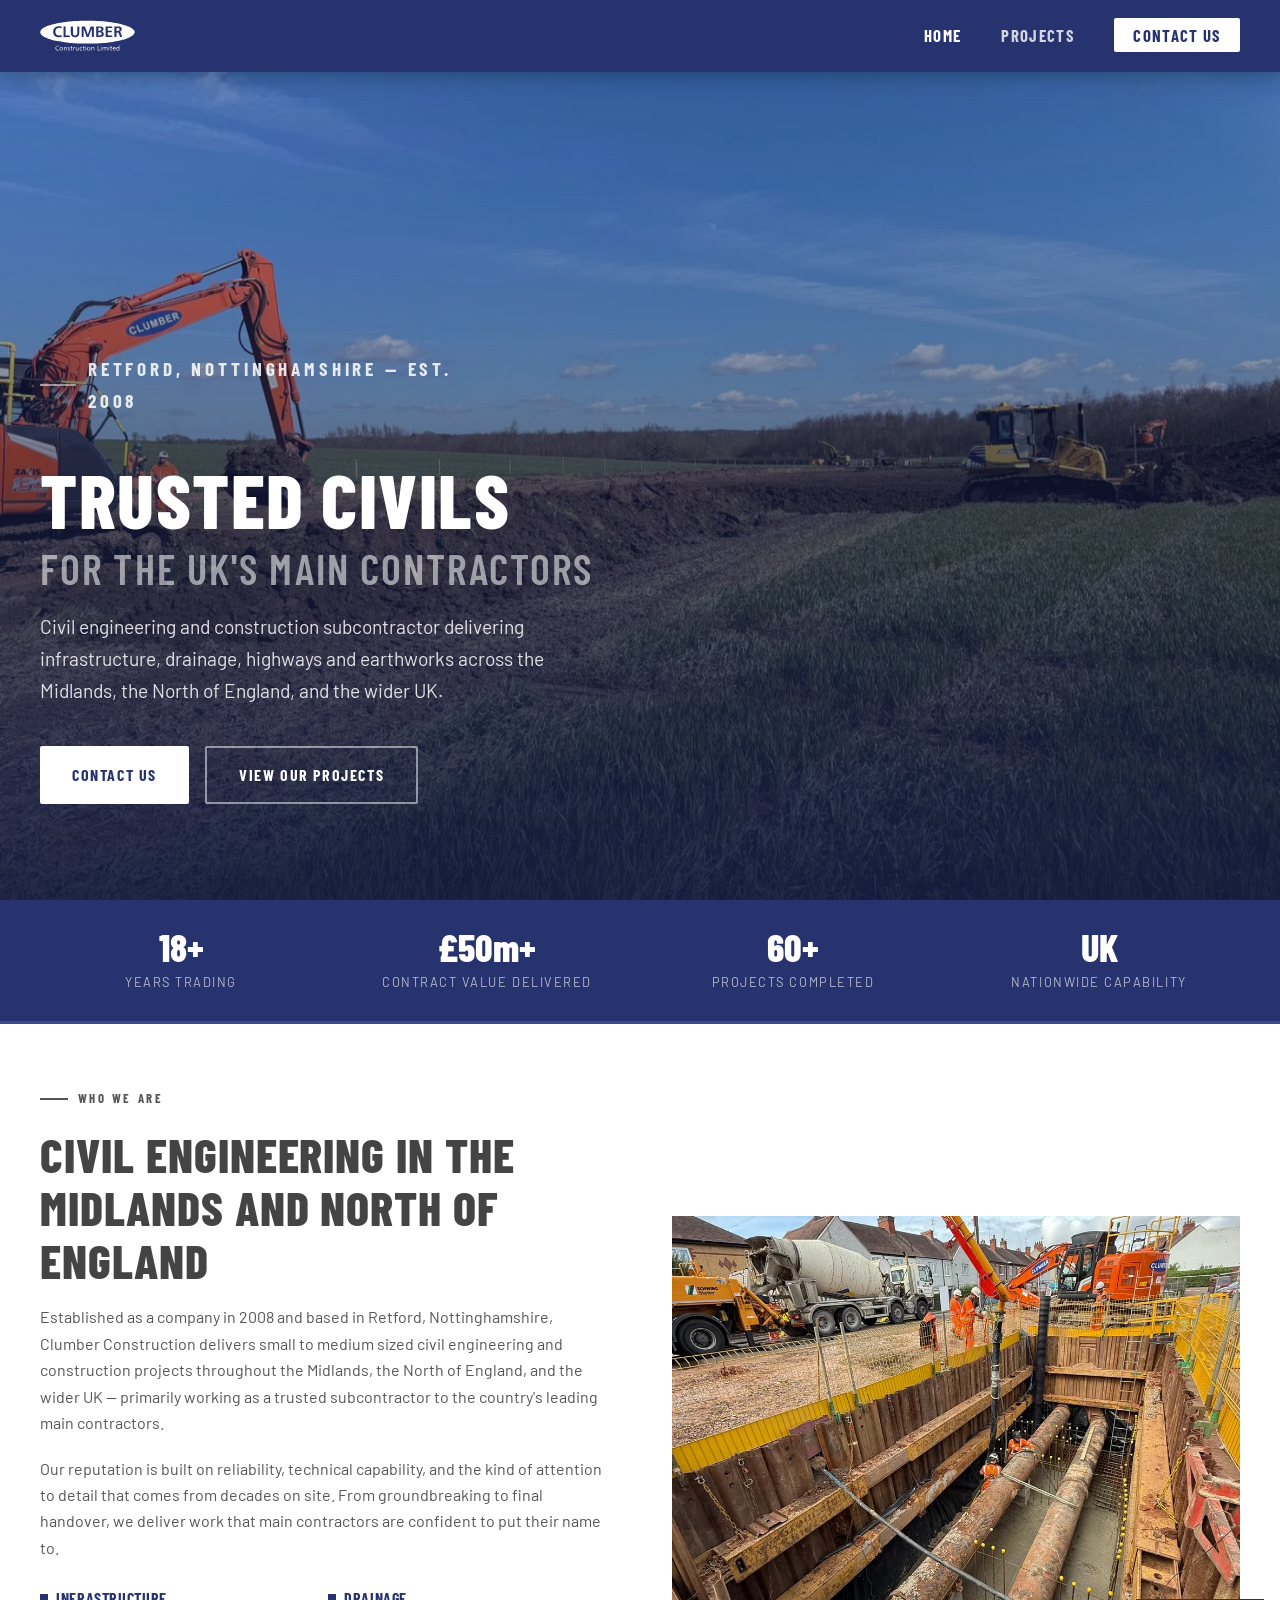
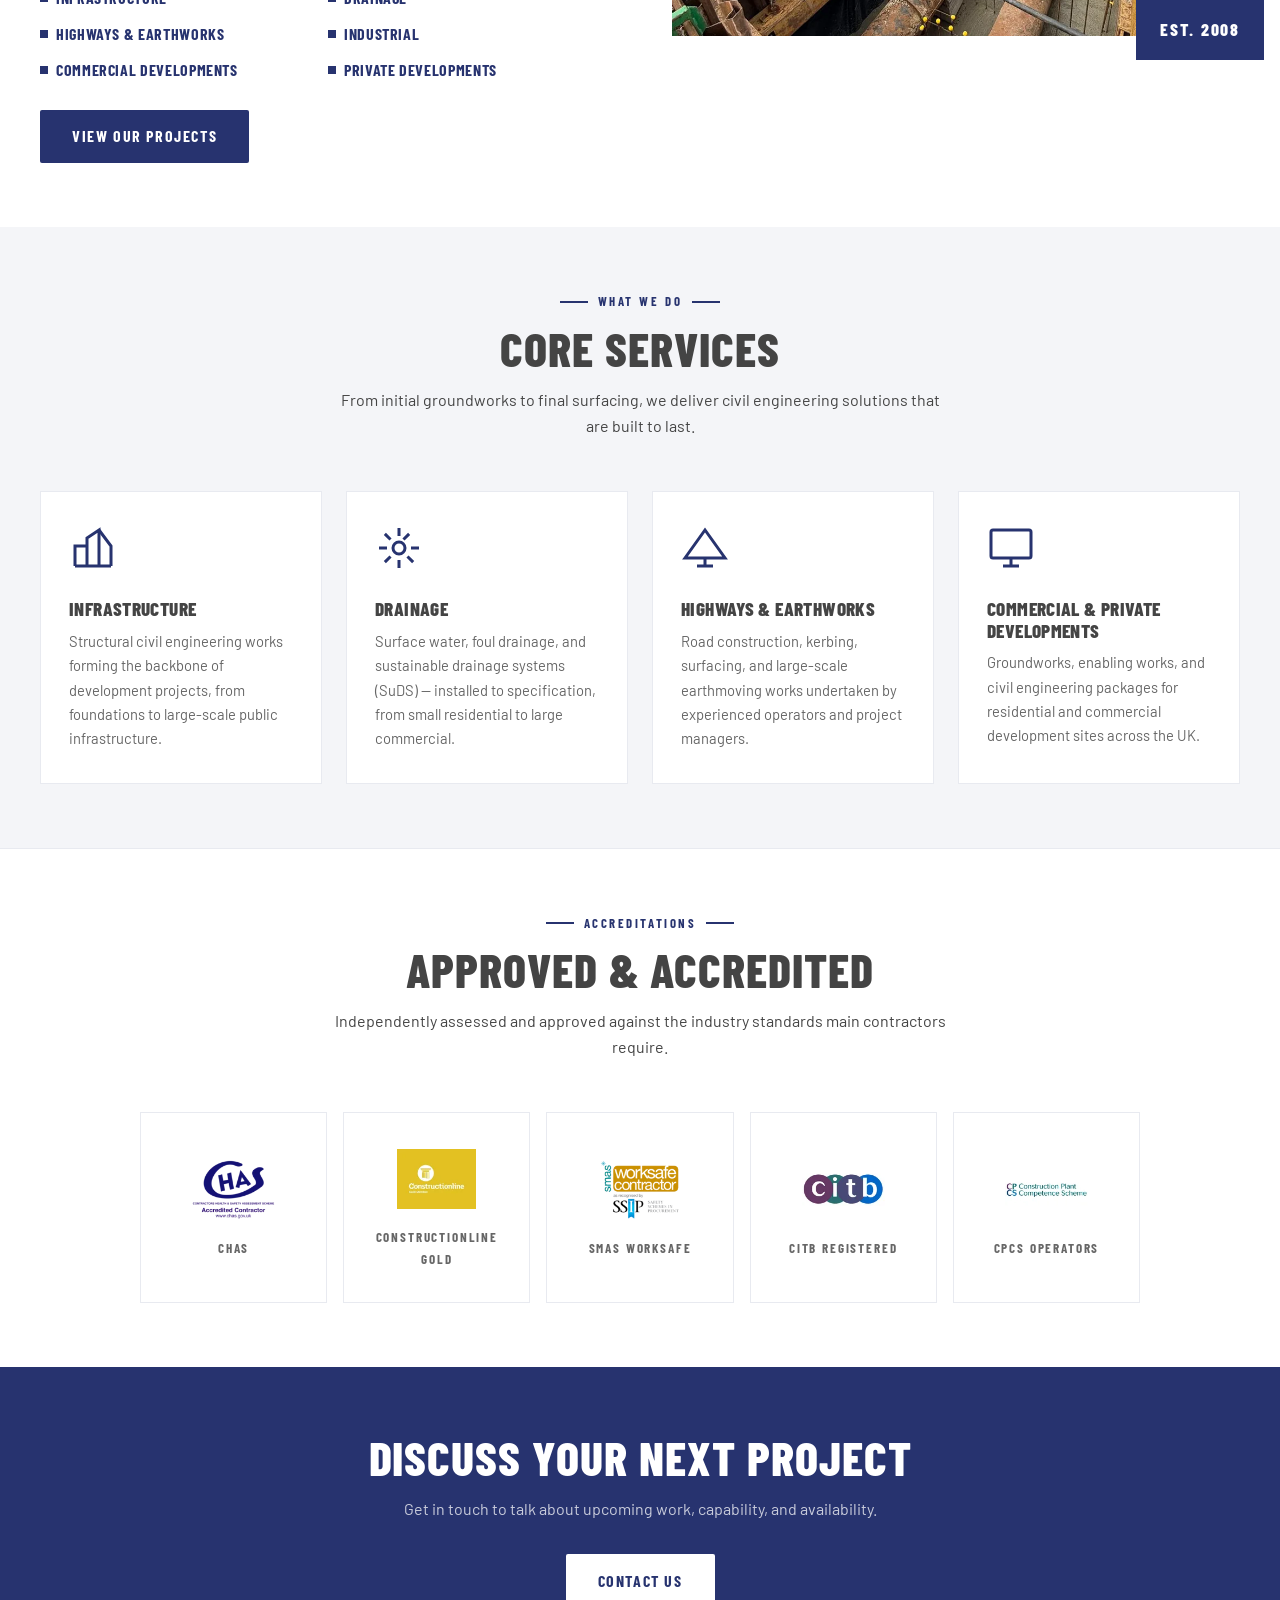
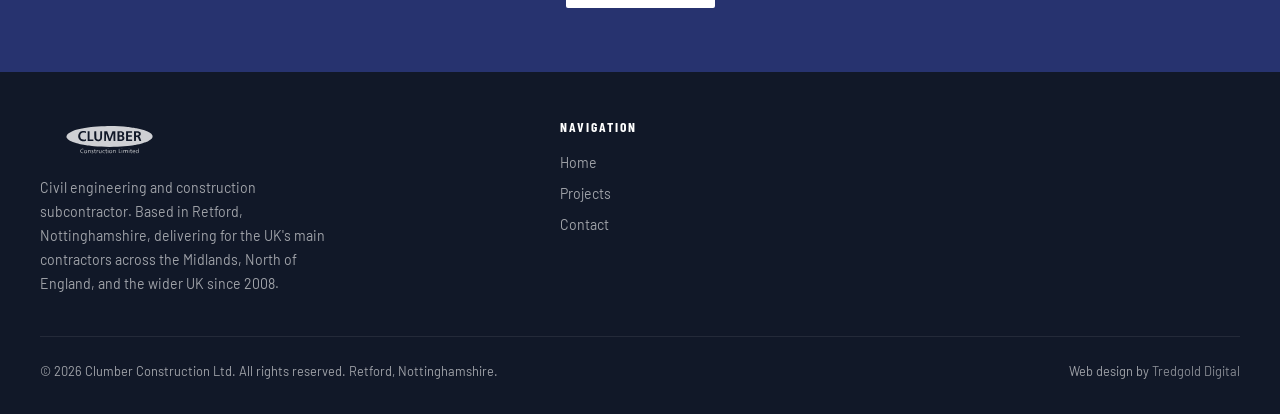
==== commit 8455a3e7: "Remove Specialisms footer column from all pages Co-Authored-By: Claude Sonnet 4.6 <noreply@anthropic" ====
--- a/index.html
+++ b/index.html
@@ -121,7 +121,7 @@
             <p>Established as a company in 2008 and based in Retford, Nottinghamshire, Clumber Construction delivers small to medium sized civil engineering and construction projects throughout the Midlands, the North of England, and the wider UK — primarily working as a trusted subcontractor to the country's leading main contractors.</p>
           </div>
           <p>Our reputation is built on reliability, technical capability, and the kind of attention to detail that comes from decades on site. From groundbreaking to final handover, we deliver work that main contractors are confident to put their name to.</p>
-          <ul class="specialism-list" aria-label="Specialisms">
+          <ul class="specialism-list" aria-label="Areas of work">
             <li class="spec-item">Infrastructure</li>
             <li class="spec-item">Drainage</li>
             <li class="spec-item">Highways &amp; Earthworks</li>
@@ -236,20 +236,12 @@
             <li><a href="contact.html">Contact</a></li>
           </ul>
         </div>
-        <div class="footer-col">
-          <h4>Specialisms</h4>
-          <ul>
-            <li><a href="projects.html#infrastructure">Infrastructure</a></li>
-            <li><a href="projects.html#drainage">Drainage</a></li>
-            <li><a href="projects.html#highways">Highways &amp; Earthworks</a></li>
-            <li><a href="projects.html#commercial">Commercial &amp; Private</a></li>
-          </ul>
-        </div>
       </div>
       <div class="footer-bottom">
         <p>&copy; <span id="year"></span> Clumber Construction Ltd. All rights reserved. Retford, Nottinghamshire.</p>
         <p>Web design by <a href="https://www.tredgolddigital.com" target="_blank" rel="noopener">Tredgold Digital</a></p>
       </div>
+    </div>
   </footer>
 
   <script>
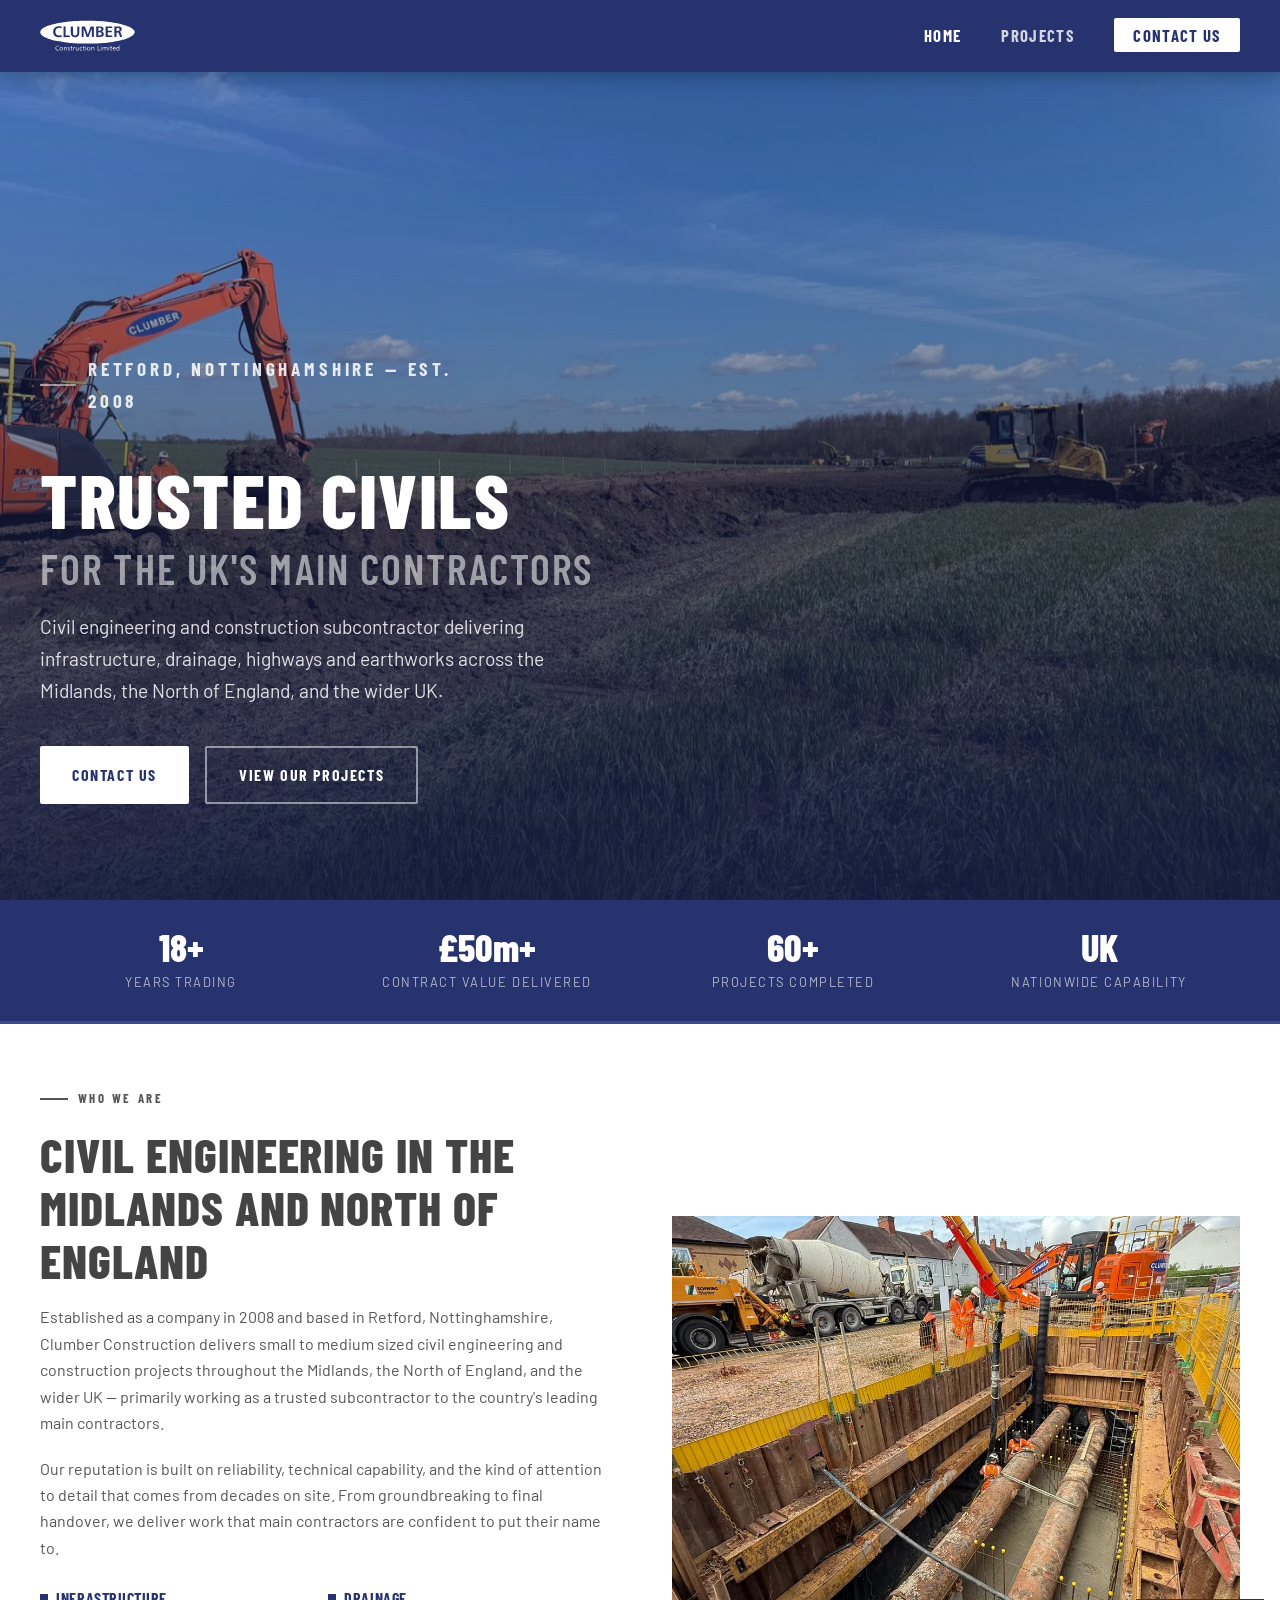
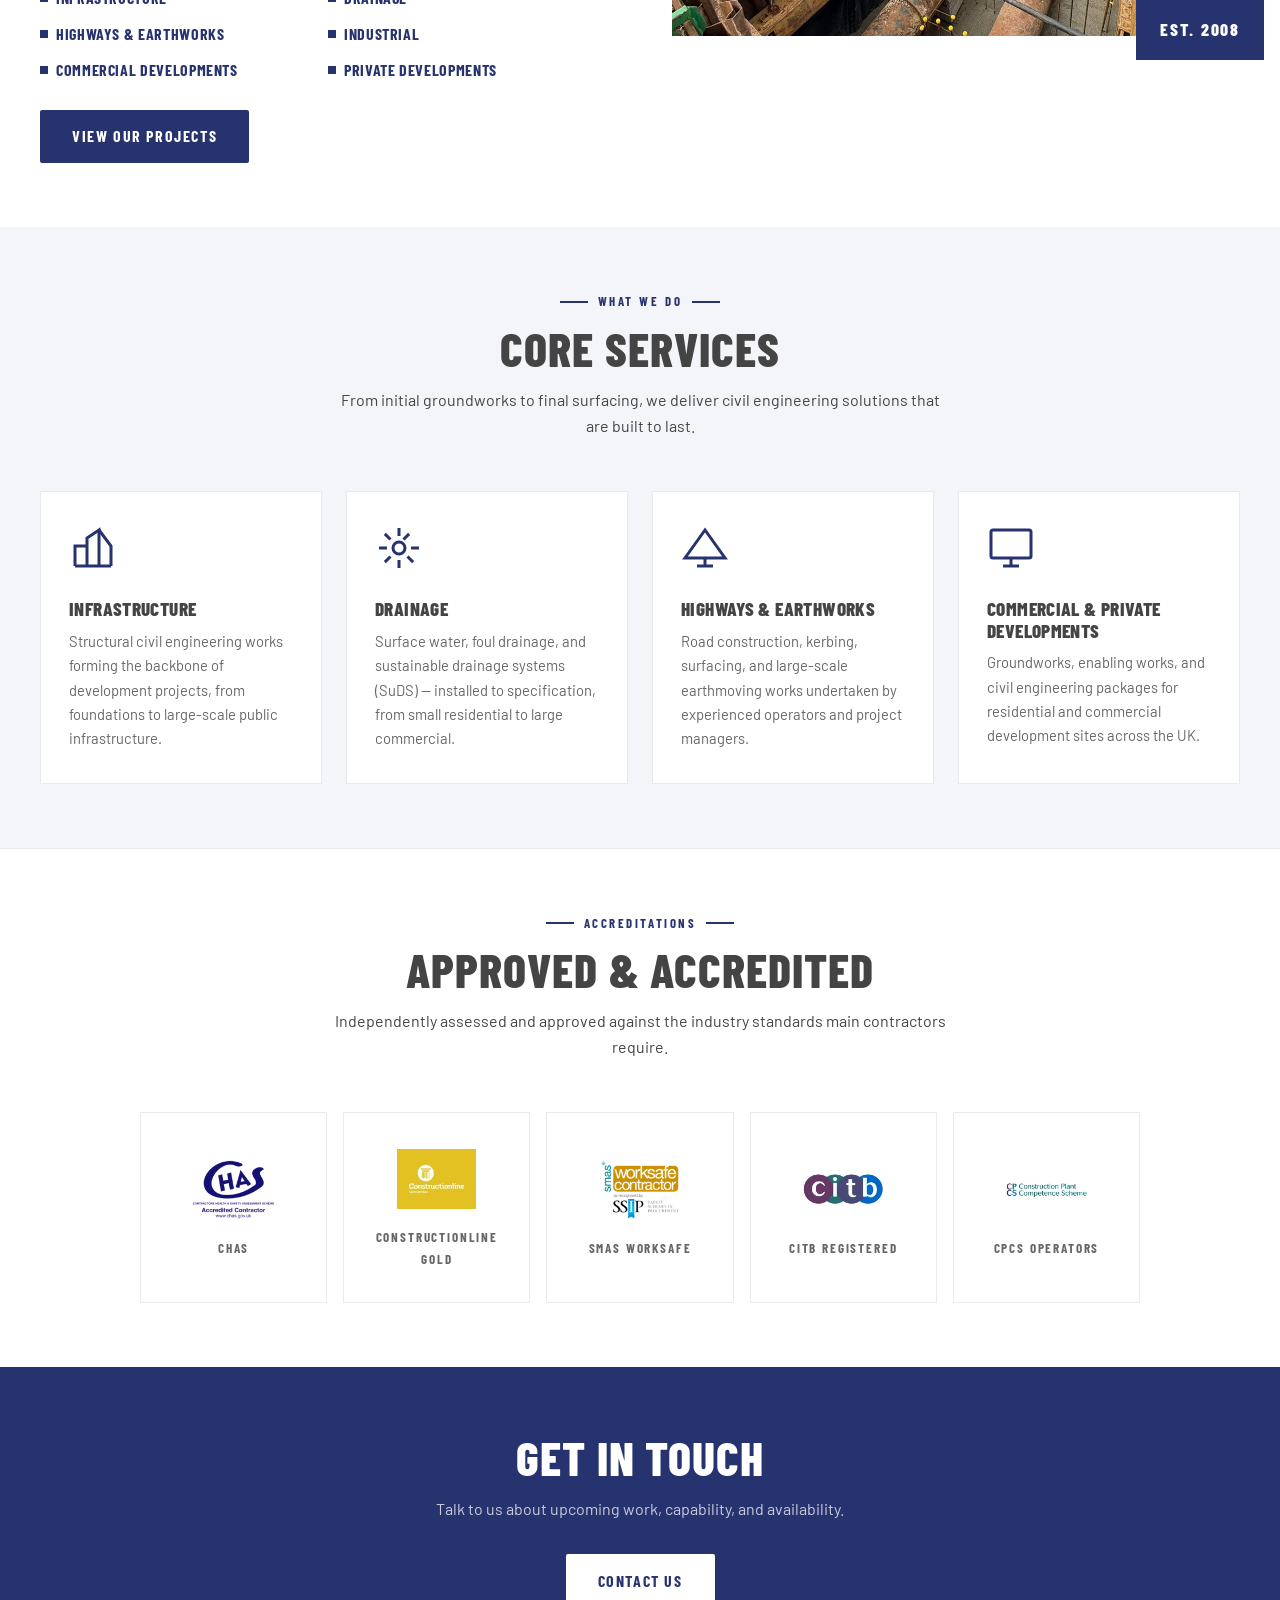
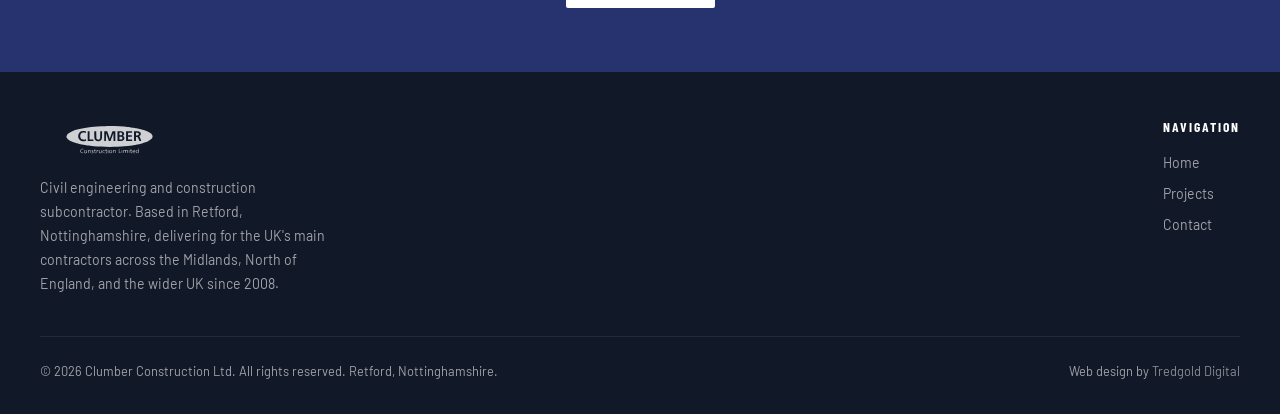
==== commit bf0f4615: "Footer layout: push nav right; commit CTA copy edit - style.css: footer-grid changed from 3-column t" ====
--- a/index.html
+++ b/index.html
@@ -214,8 +214,8 @@
   <!-- CTA BAND -->
   <div class="cta-band">
     <div class="container">
-      <h2>Discuss Your Next Project</h2>
-      <p>Get in touch to talk about upcoming work, capability, and availability.</p>
+      <h2>Get In Touch</h2>
+      <p>Talk to us about upcoming work, capability, and availability.</p>
       <a href="contact.html" class="btn btn--primary">Contact Us</a>
     </div>
   </div>
--- a/style.css
+++ b/style.css
@@ -864,7 +864,7 @@
    }
    .footer-grid {
      display: grid;
-     grid-template-columns: 1.5fr 1fr 1fr;
+     grid-template-columns: 1fr auto;
      gap: 2.5rem;
      margin-bottom: 2.5rem;
    }
@@ -1030,7 +1030,6 @@
      .about-grid { grid-template-columns: 1fr; }
      .about-image-block { order: -1; }
      .about-badge { display: none; }
-     .footer-grid { grid-template-columns: 1fr 1fr; }
      .footer-brand { grid-column: 1 / -1; }
      .form-row { grid-template-columns: 1fr; }
      .footer-bottom {
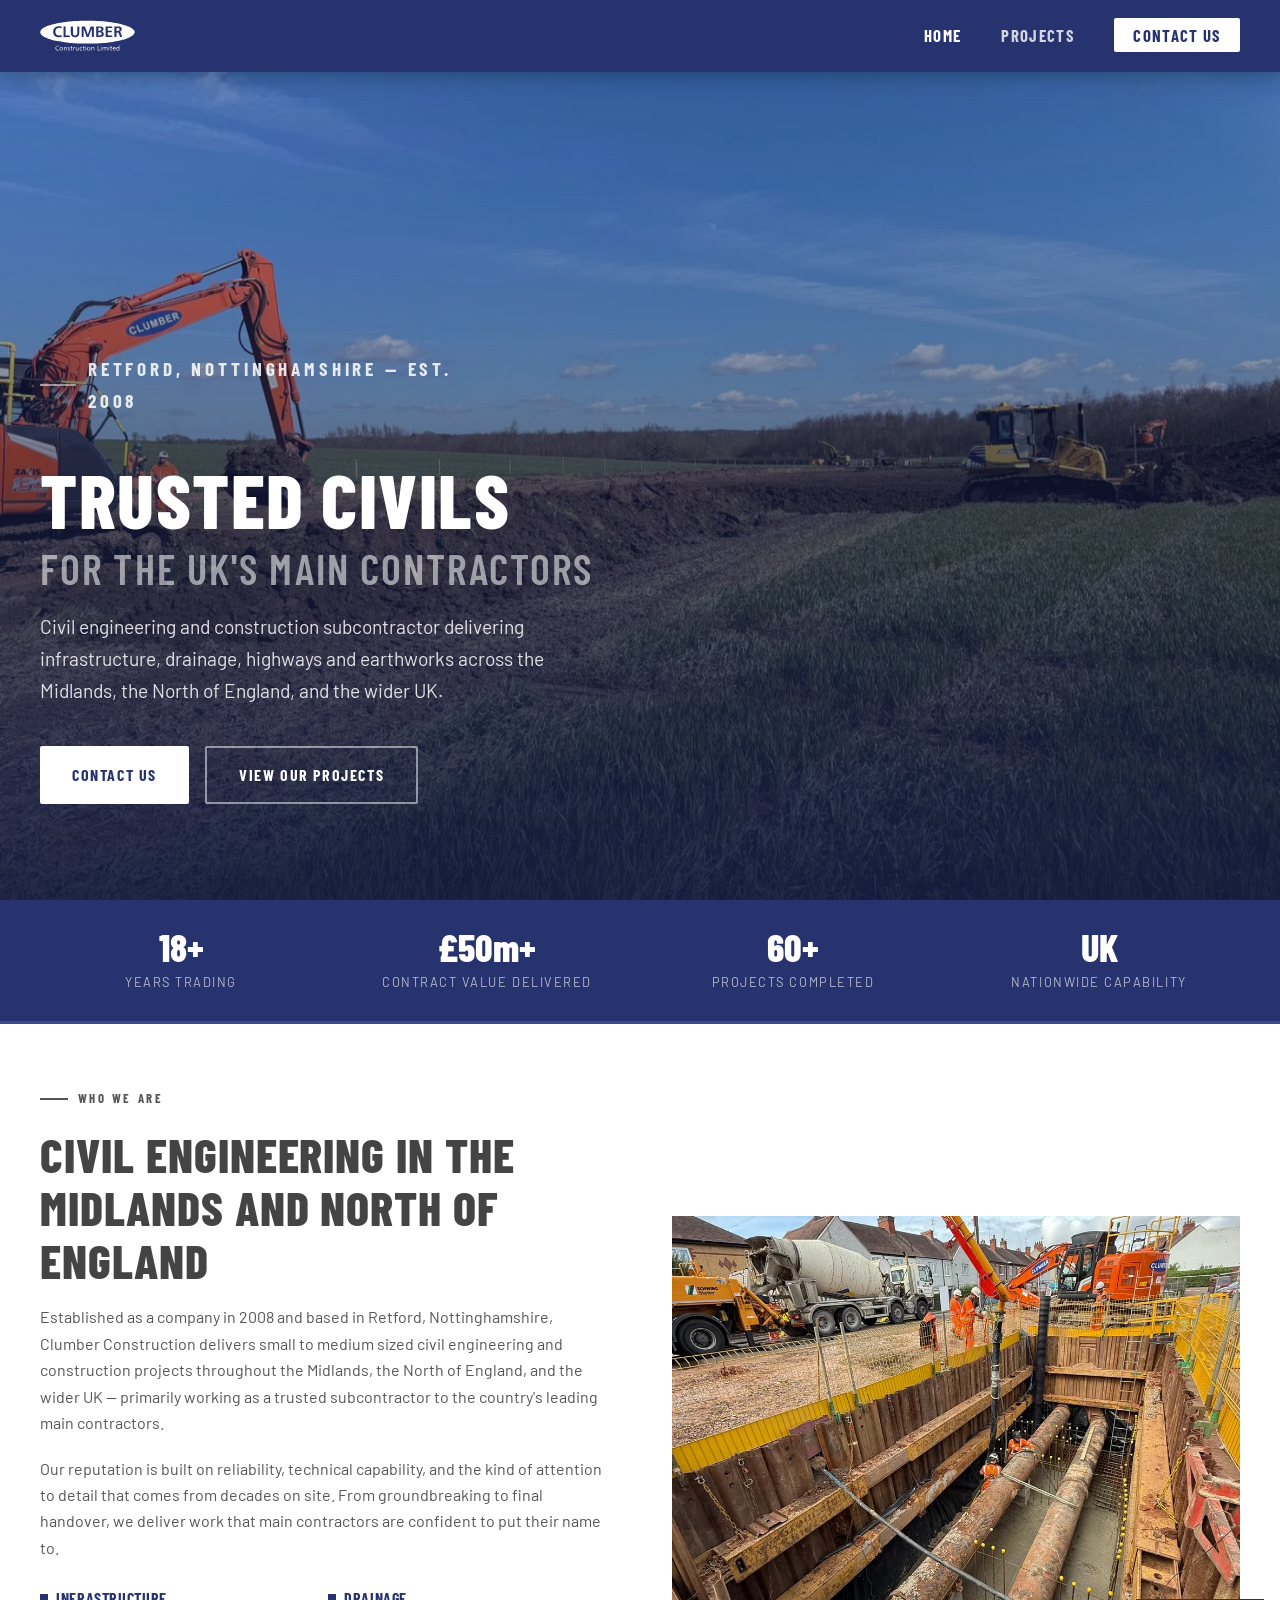
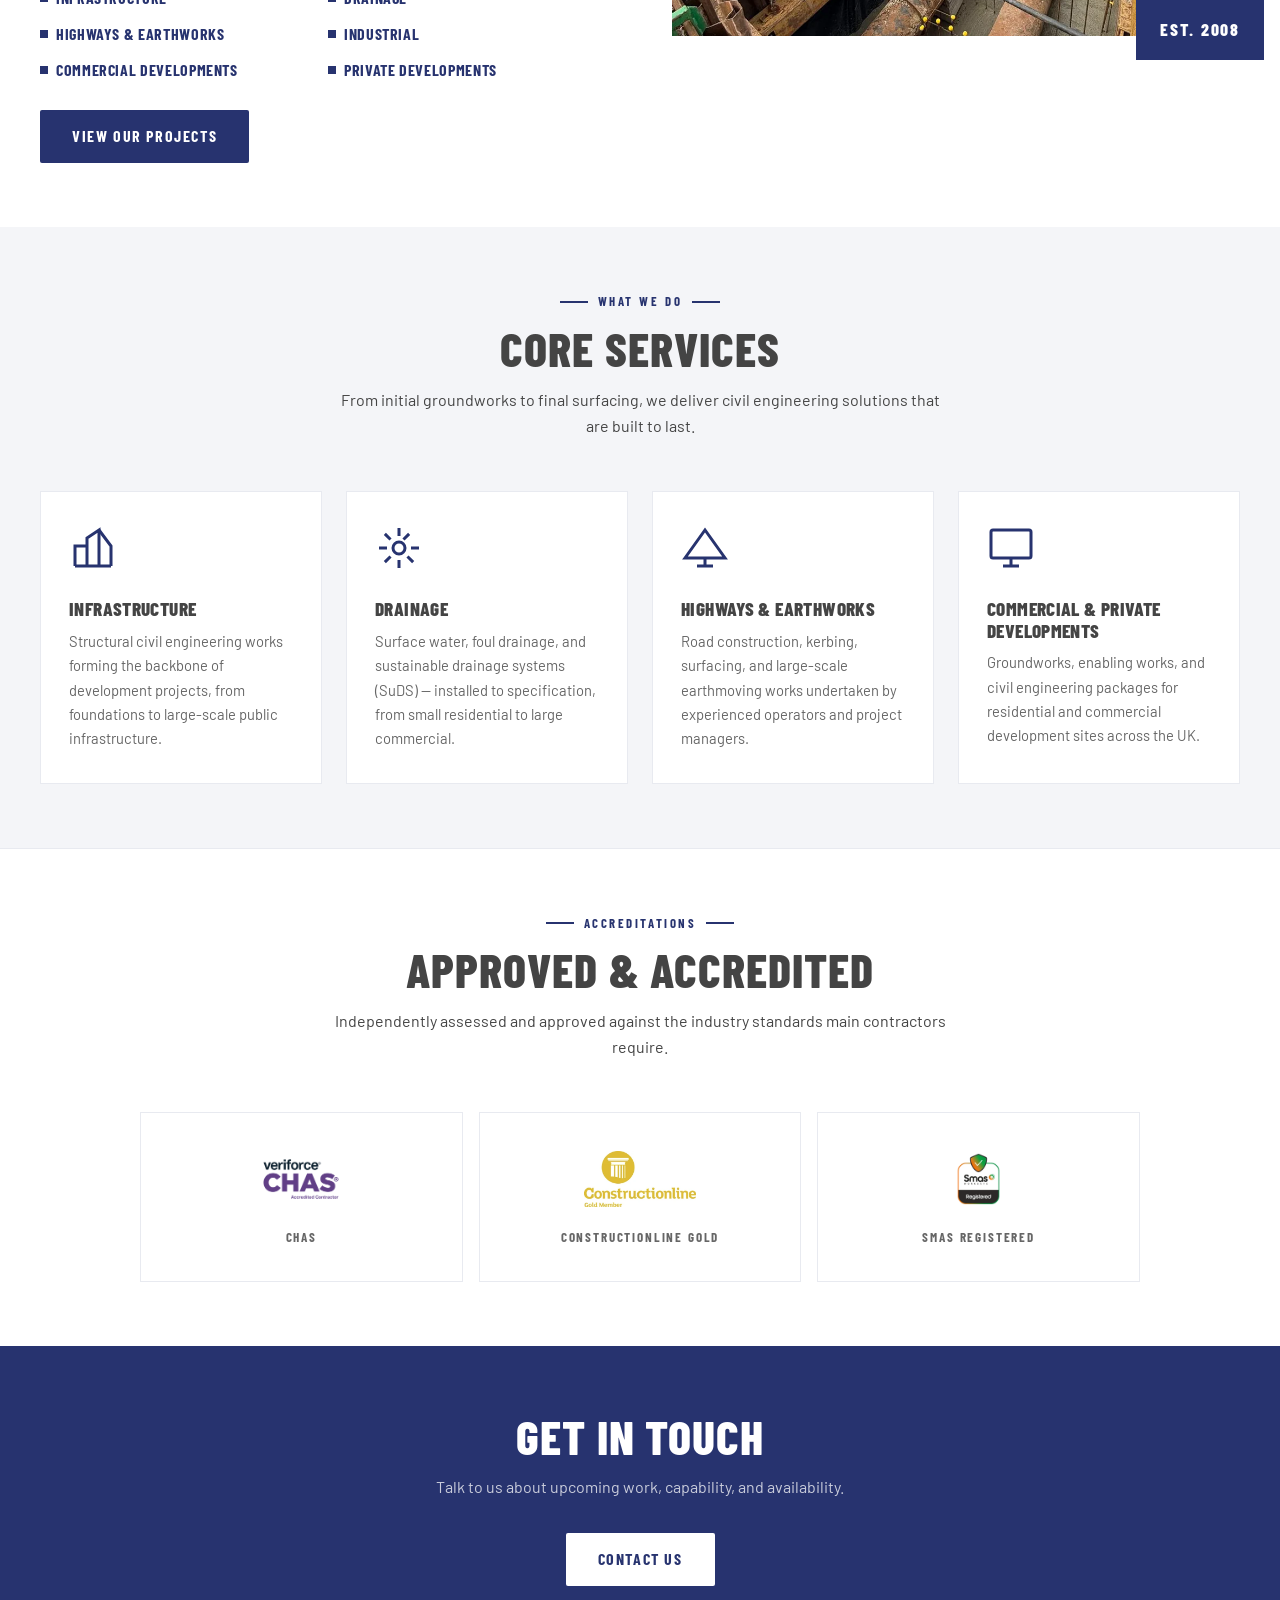
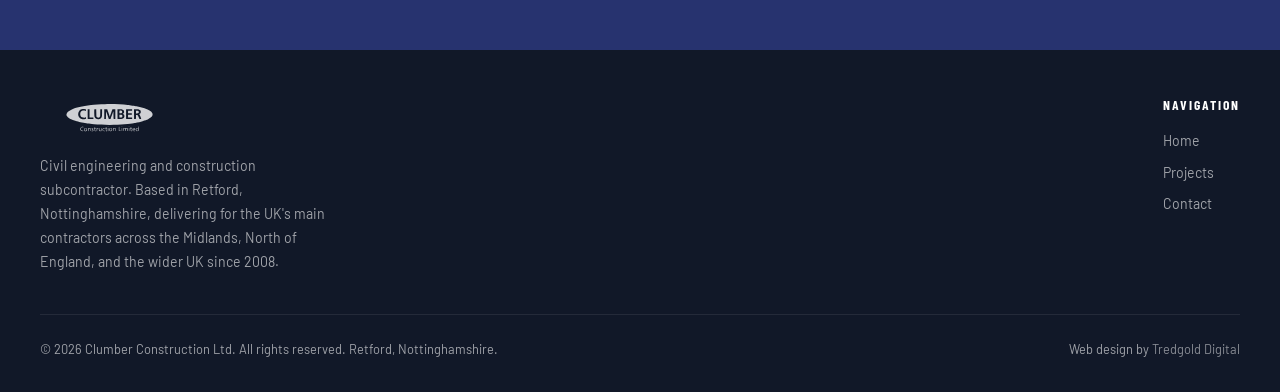
==== commit 8e755249: "Update accreditations: new SMAS logo, remove CITB and CPCS - smas-worksafe-contractor-ssip.webp: rep" ====
--- a/index.html
+++ b/index.html
@@ -196,16 +196,8 @@
           <span class="accreditation-name">Constructionline Gold</span>
         </li>
         <li class="accreditation-item">
-          <img class="accreditation-logo" src="images/smas-worksafe-contractor-ssip.webp" alt="SMAS Worksafe Contractor — SSIP" width="120" height="80" loading="lazy" />
-          <span class="accreditation-name">SMAS Worksafe</span>
-        </li>
-        <li class="accreditation-item">
-          <img class="accreditation-logo" src="images/citb-registered.webp" alt="CITB Registered" width="120" height="68" loading="lazy" />
-          <span class="accreditation-name">CITB Registered</span>
-        </li>
-        <li class="accreditation-item">
-          <img class="accreditation-logo" src="images/cpcs-construction-plant-competence-scheme.webp" alt="CPCS Construction Plant Competence Scheme" width="120" height="68" loading="lazy" />
-          <span class="accreditation-name">CPCS Operators</span>
+          <img class="accreditation-logo" src="images/smas-worksafe-contractor-ssip.webp" alt="SMAS Worksafe Registered Contractor" width="120" height="120" loading="lazy" />
+          <span class="accreditation-name">SMAS Registered</span>
         </li>
       </ul>
     </div>
--- a/style.css
+++ b/style.css
@@ -951,6 +951,58 @@
      text-transform: uppercase;
    }
    
+   /* ── YOUTUBE FACADE ── */
+   .yt-facade {
+     position: relative;
+     width: 100%;
+     height: 100%;
+     cursor: pointer;
+     background: #000;
+     overflow: hidden;
+   }
+   .yt-facade img {
+     width: 100%;
+     height: 100%;
+     object-fit: cover;
+     display: block;
+     transition: opacity .3s;
+   }
+   .yt-facade:hover img { opacity: .8; }
+   .yt-play {
+     position: absolute;
+     top: 50%;
+     left: 50%;
+     transform: translate(-50%, -50%);
+     width: 68px;
+     height: 68px;
+     background: rgba(220,0,0,.92);
+     border: none;
+     border-radius: 50%;
+     cursor: pointer;
+     display: flex;
+     align-items: center;
+     justify-content: center;
+     transition: background .2s, transform .2s;
+     pointer-events: none;
+   }
+   .yt-facade:hover .yt-play {
+     background: #cc0000;
+     transform: translate(-50%, -50%) scale(1.1);
+   }
+   .yt-play svg {
+     width: 26px;
+     height: 26px;
+     fill: #fff;
+     margin-left: 4px;
+   }
+   .yt-facade iframe {
+     position: absolute;
+     inset: 0;
+     width: 100%;
+     height: 100%;
+     border: none;
+   }
+
    /* ── LIGHTBOX ── */
    #lightbox {
      display: none;
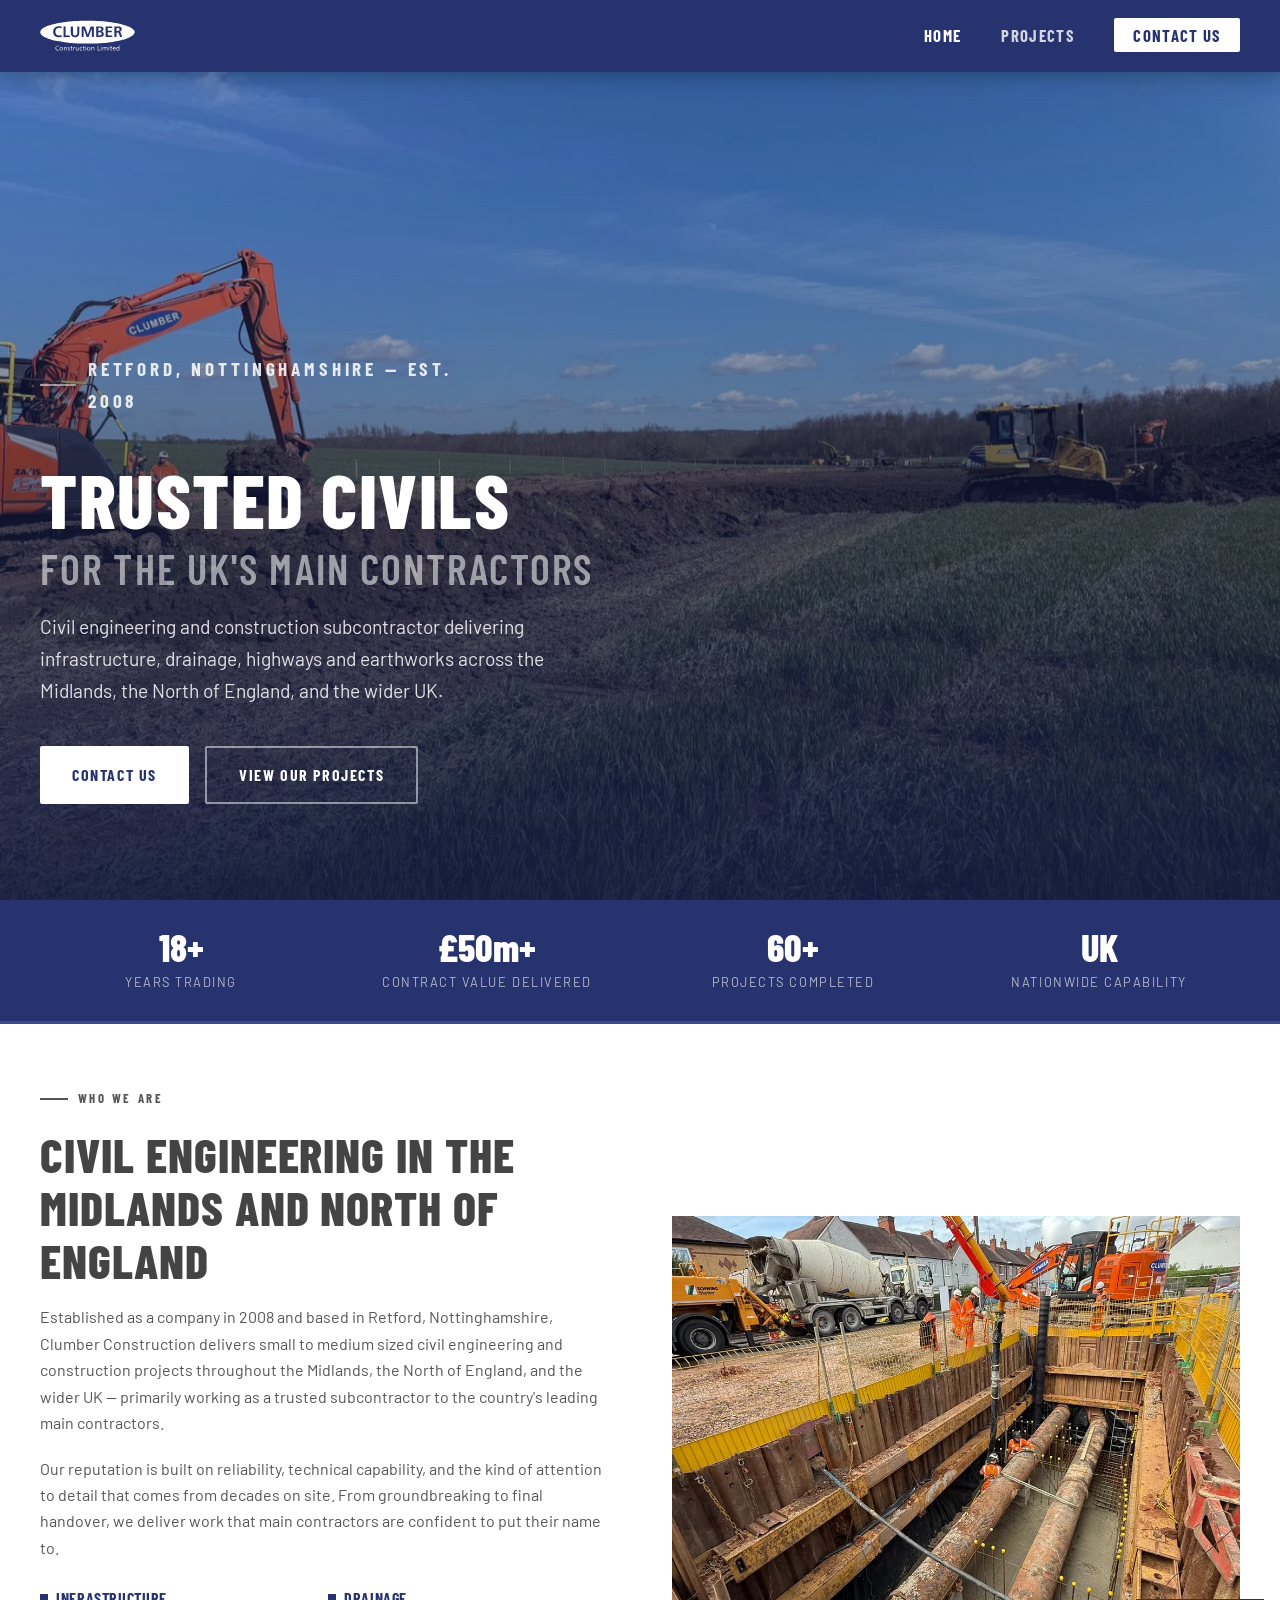
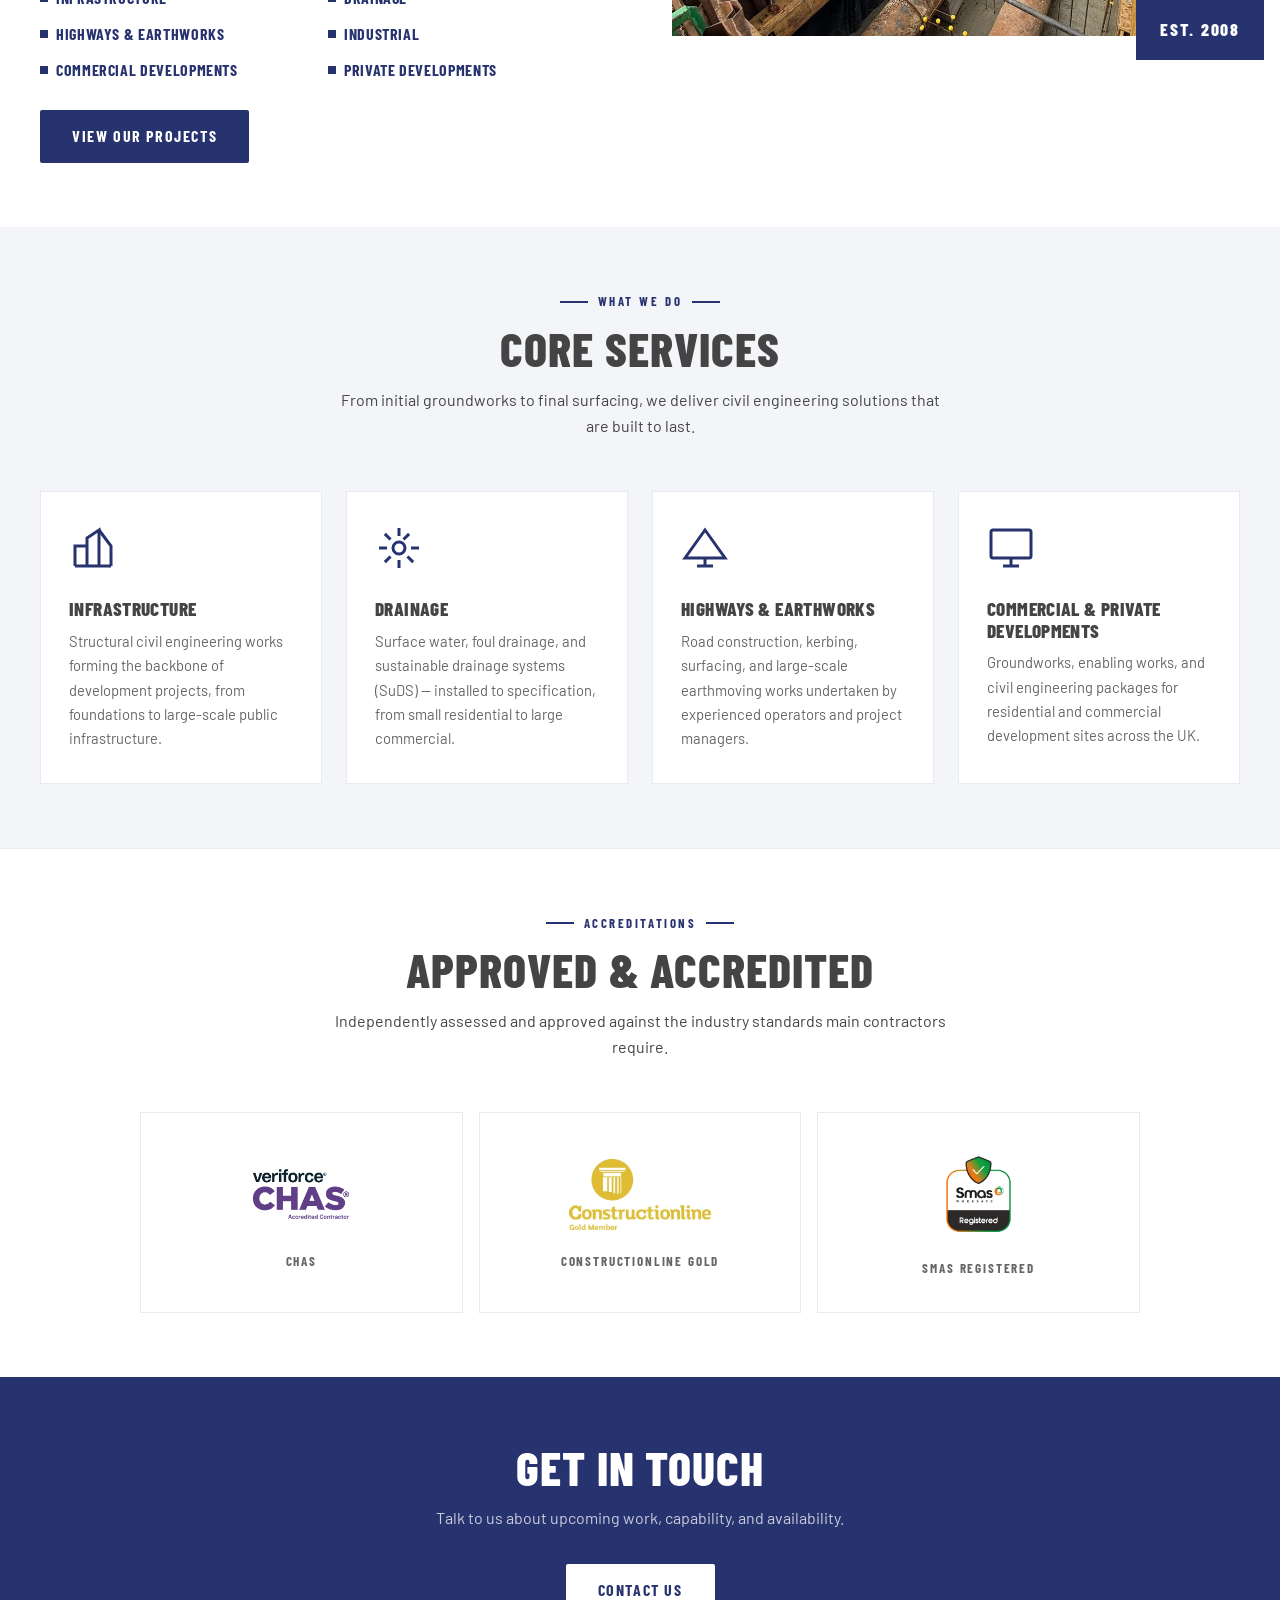
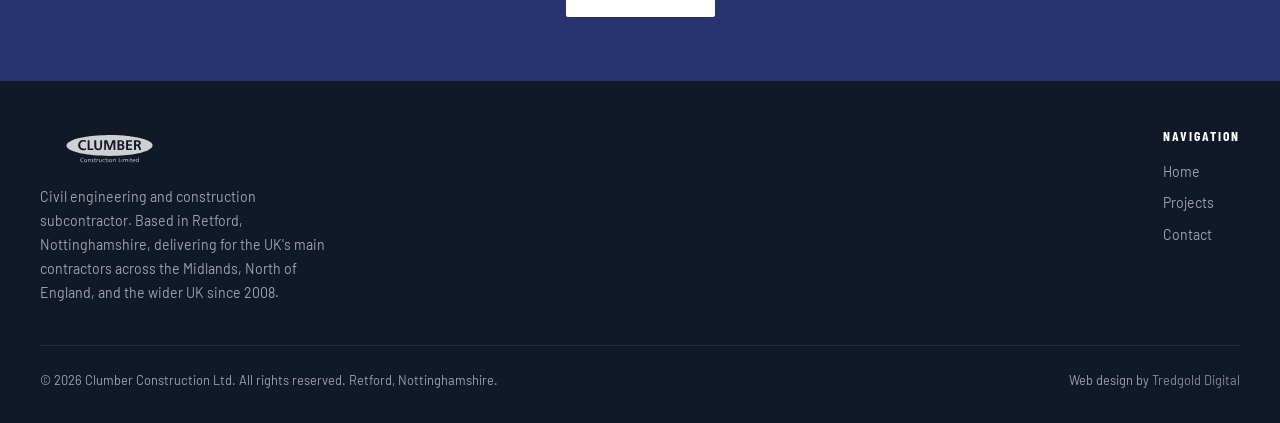
==== commit 47474626: "Enlarge accreditation logos; commit projects copy edit - All logos: max-width 120px -> 150px - SMAS:" ====
--- a/index.html
+++ b/index.html
@@ -196,7 +196,7 @@
           <span class="accreditation-name">Constructionline Gold</span>
         </li>
         <li class="accreditation-item">
-          <img class="accreditation-logo" src="images/smas-worksafe-contractor-ssip.webp" alt="SMAS Worksafe Registered Contractor" width="120" height="120" loading="lazy" />
+          <img class="accreditation-logo accreditation-logo--lg" src="images/smas-worksafe-contractor-ssip.webp" alt="SMAS Worksafe Registered Contractor" width="175" height="175" loading="lazy" />
           <span class="accreditation-name">SMAS Registered</span>
         </li>
       </ul>
--- a/style.css
+++ b/style.css
@@ -436,7 +436,7 @@
    .accreditation-logo {
      /* Placeholder block — swap for an <img> when real badges arrive */
      width: 100%;
-     max-width: 120px;
+     max-width: 150px;
      aspect-ratio: 16 / 9;
      display: flex;
      align-items: center;
@@ -457,6 +457,9 @@
      object-fit: contain;
      height: auto;
      padding: .25rem;
+   }
+   .accreditation-item img.accreditation-logo--lg {
+     max-width: 175px;
    }
    .accreditation-name {
      font-family: 'Barlow Condensed', sans-serif;
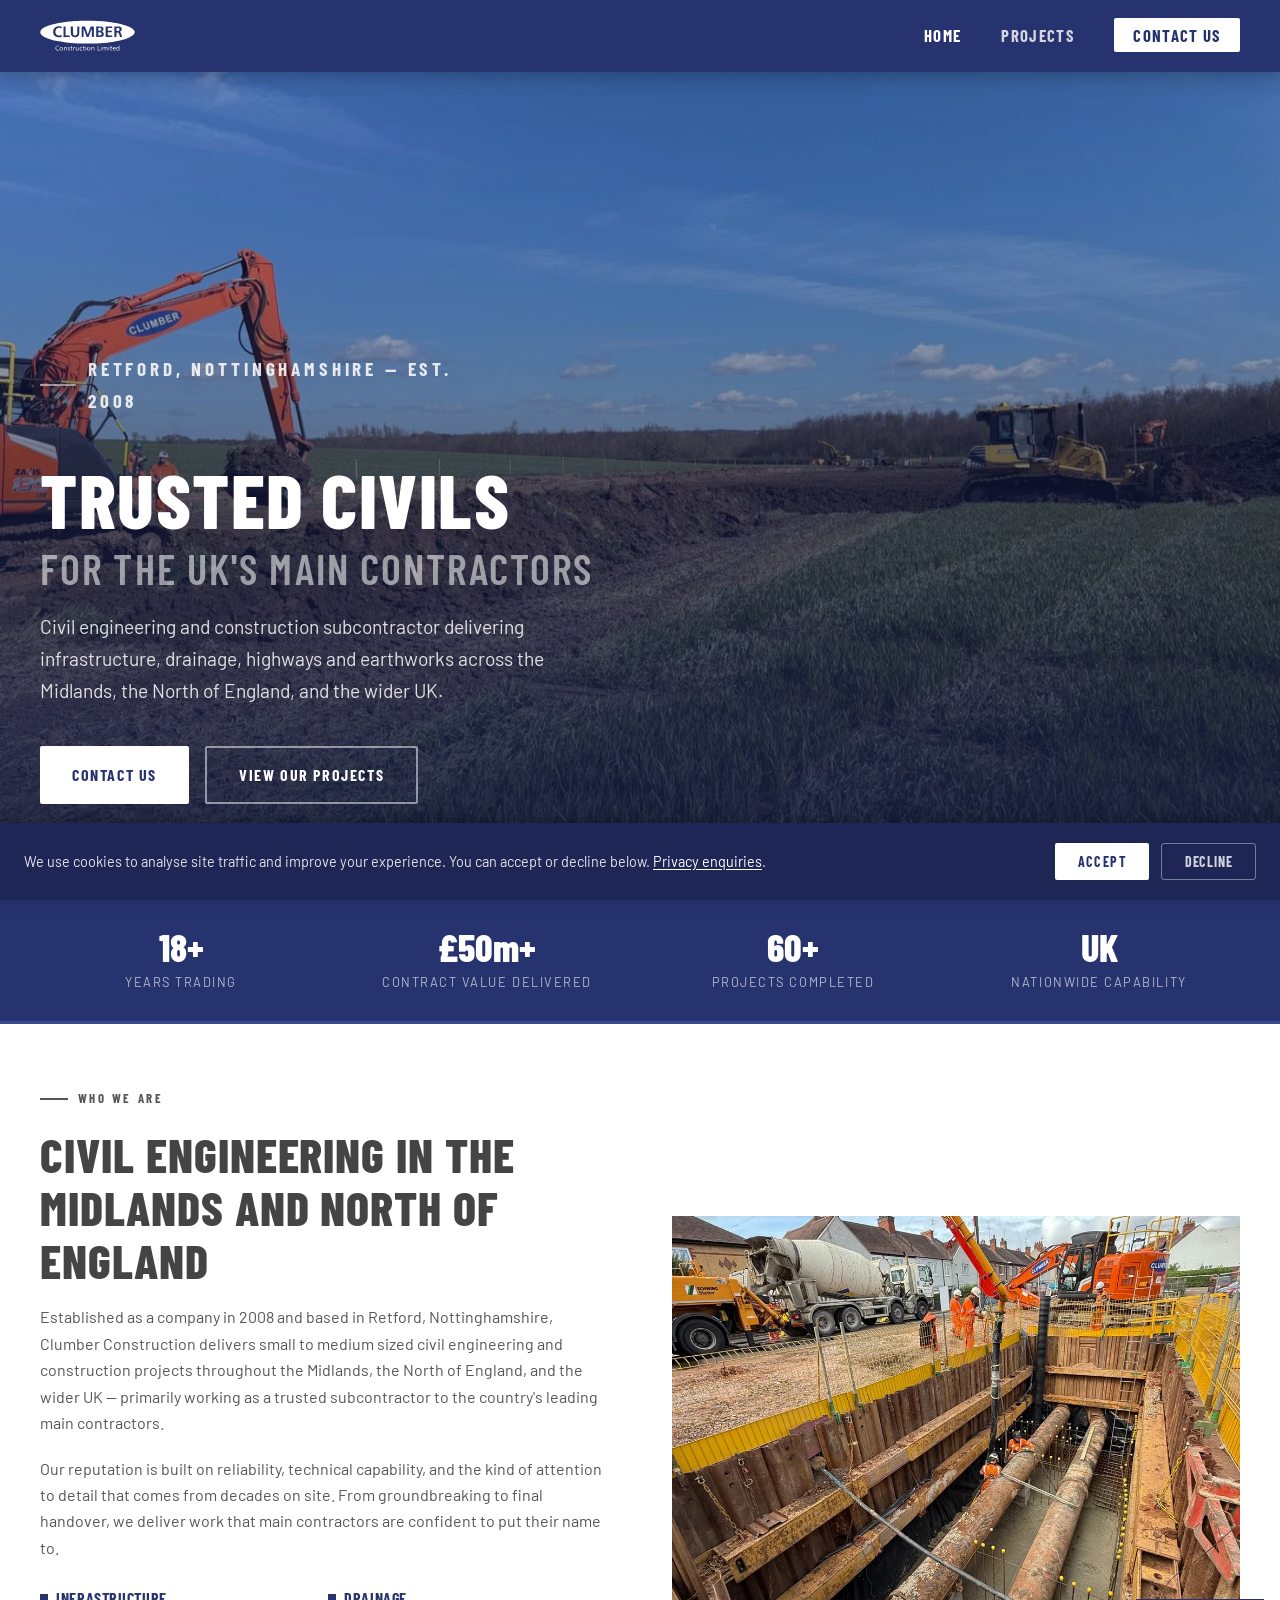
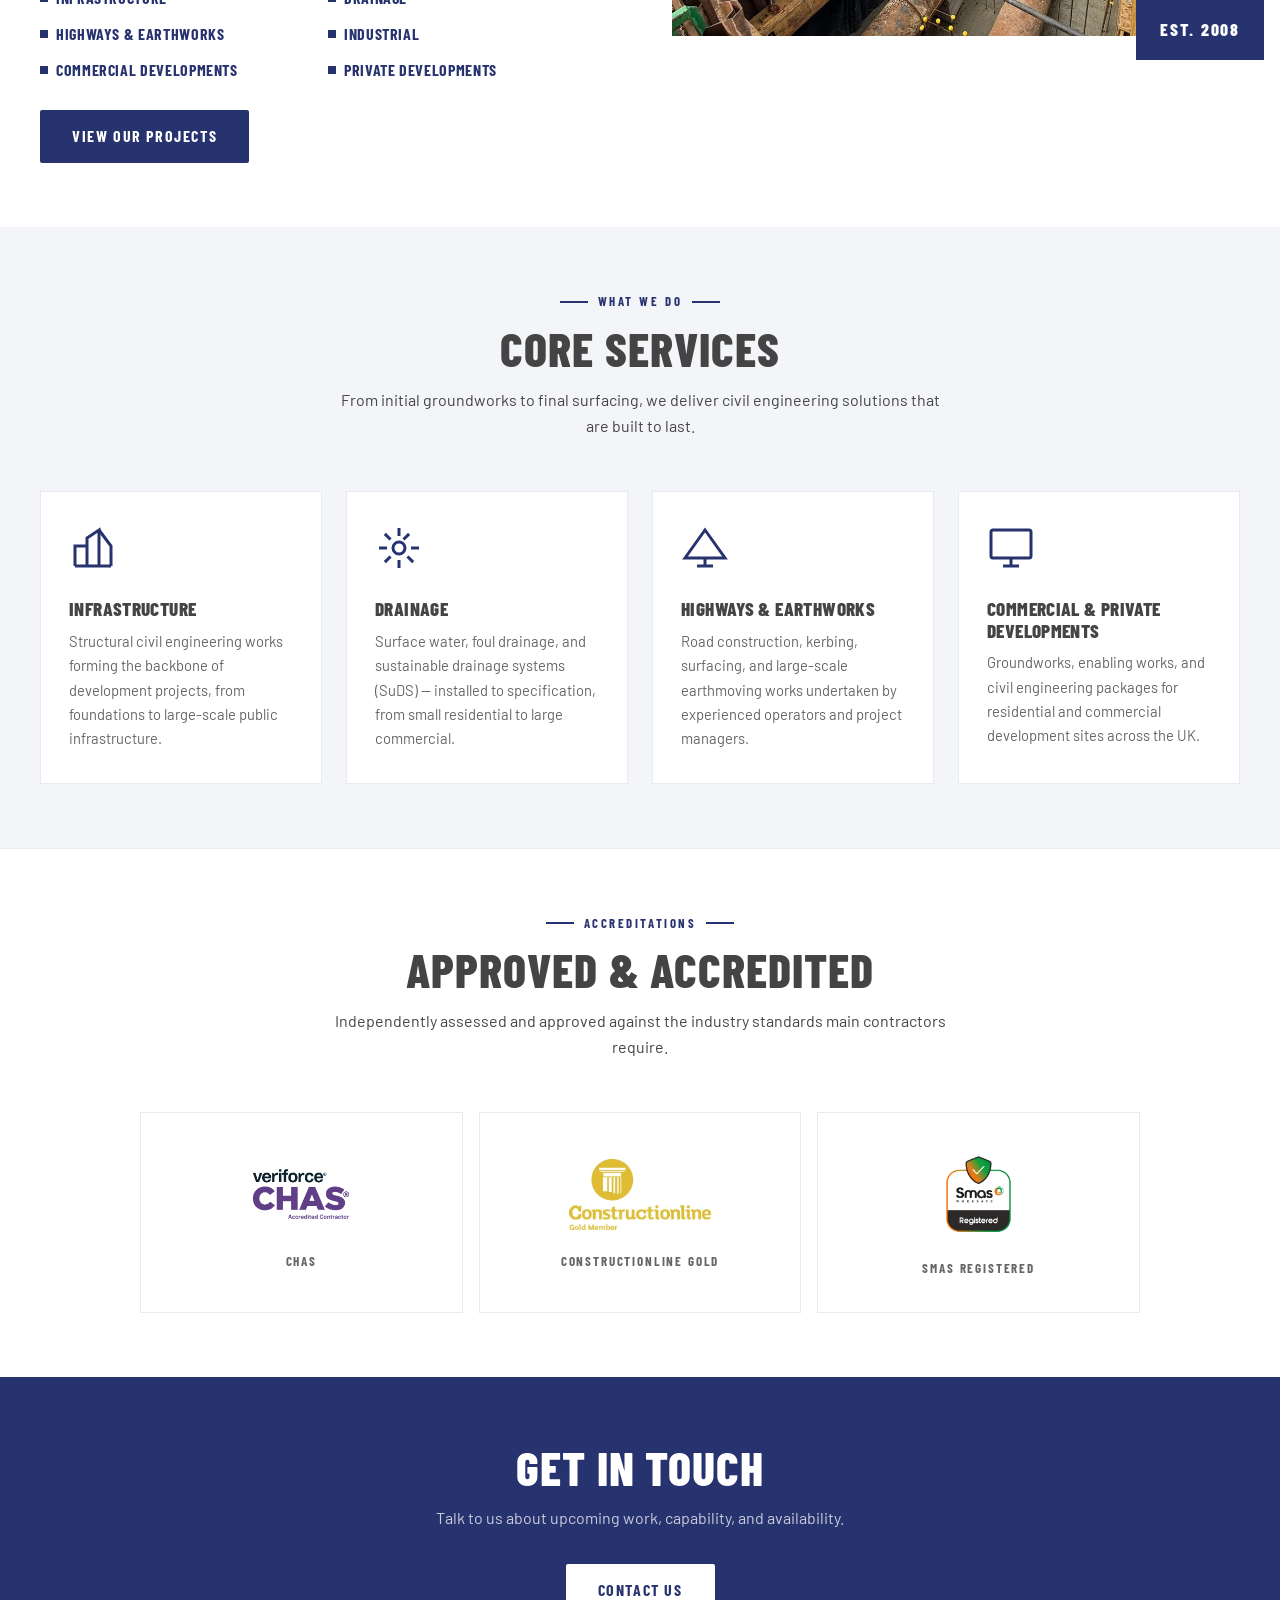
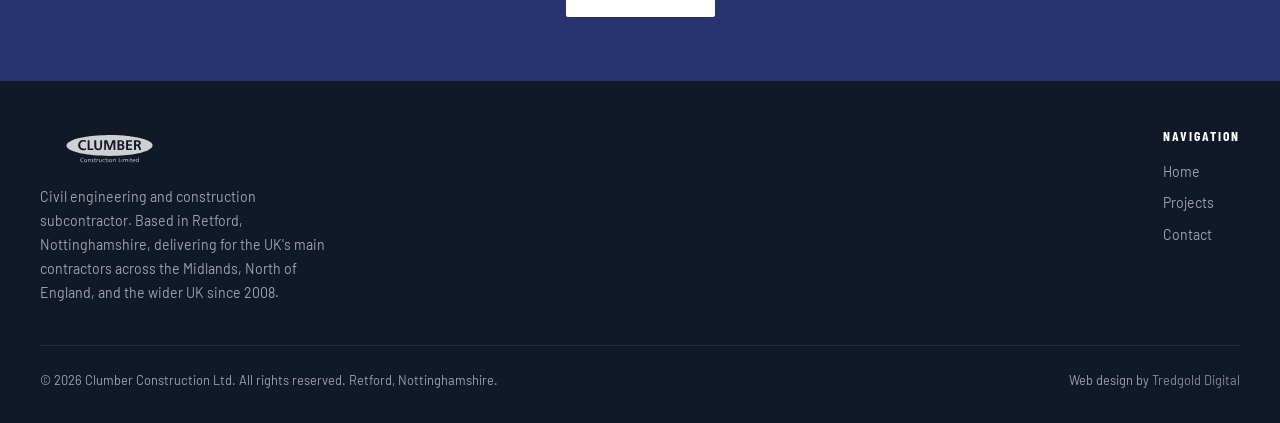
==== commit a2cc45b8: "Add Google Analytics with GDPR cookie consent banner GA (G-T8DXHXK64Z) is consent-gated: cookie.js c" ====
--- a/index.html
+++ b/index.html
@@ -4,7 +4,7 @@
   <meta charset="UTF-8" />
   <meta name="viewport" content="width=device-width, initial-scale=1.0" />
   <title>Clumber Construction — Civil Engineering &amp; Construction, Midlands &amp; North England</title>
-  <meta name="description" content="Clumber Construction Ltd — civil engineering and construction subcontractor based in Retford, Nottinghamshire. Over 30 years' experience delivering for the UK's main contractors. Infrastructure, drainage, highways, earthworks." />
+  <meta name="description" content="Civil engineering and construction subcontractor based in Retford, Nottinghamshire. Trusted by the UK's main contractors since 2008. Infrastructure, drainage, highways and earthworks." />
   <meta name="robots" content="index, follow" />
   <link rel="canonical" href="https://www.clumberconstruction.co.uk/" />
 
@@ -27,7 +27,7 @@
   <meta property="og:site_name" content="Clumber Construction" />
   <meta name="twitter:card" content="summary_large_image" />
   <meta name="twitter:title" content="Clumber Construction — Civil Engineering &amp; Construction" />
-  <meta name="twitter:description" content="Clumber Construction Ltd — civil engineering and construction subcontractor based in Retford, Nottinghamshire. Over 30 years' experience delivering for the UK's main contractors. Infrastructure, drainage, highways, earthworks." />
+  <meta name="twitter:description" content="Civil engineering and construction subcontractor based in Retford, Nottinghamshire. Trusted by the UK's main contractors since 2008. Infrastructure, drainage, highways and earthworks." />
   <meta name="twitter:image" content="https://www.clumberconstruction.co.uk/images/og-image.jpg" />
 
   <!-- Structured Data -->
@@ -51,6 +51,7 @@
   </script>
 
   <link rel="stylesheet" href="style.css" />
+  <script src="cookie.js"></script>
 </head>
 <body>
 
@@ -236,6 +237,15 @@
     </div>
   </footer>
 
+  <!-- COOKIE BANNER -->
+  <div id="cookieBanner" class="cookie-banner" role="dialog" aria-label="Cookie consent" aria-live="polite">
+    <p>We use cookies to analyse site traffic and improve your experience. You can accept or decline below. <a href="contact.html">Privacy enquiries</a>.</p>
+    <div class="cookie-btns">
+      <button id="cookieAccept" class="btn btn--primary">Accept</button>
+      <button id="cookieDecline" class="cookie-decline">Decline</button>
+    </div>
+  </div>
+
   <script>
     // Year
     document.getElementById('year').textContent = new Date().getFullYear();
--- a/style.css
+++ b/style.css
@@ -993,10 +993,9 @@
      transform: translate(-50%, -50%) scale(1.1);
    }
    .yt-play svg {
-     width: 26px;
-     height: 26px;
+     width: 28px;
+     height: 28px;
      fill: #fff;
-     margin-left: 4px;
    }
    .yt-facade iframe {
      position: absolute;
@@ -1110,4 +1109,67 @@
      /* Project cards: tighter images on narrow screens */
      .project-card-image { aspect-ratio: 2 / 1; }
      .project-gallery img { height: 60px; }
+   }
+
+   /* ── COOKIE CONSENT BANNER ── */
+   .cookie-banner {
+     position: fixed;
+     bottom: 0;
+     left: 0;
+     right: 0;
+     z-index: 9999;
+     background: var(--navy-dark);
+     color: var(--white);
+     padding: 1.25rem 1.5rem;
+     display: flex;
+     align-items: center;
+     gap: 1.5rem;
+     flex-wrap: wrap;
+     box-shadow: 0 -2px 16px rgba(0,0,0,.25);
+     transform: translateY(100%);
+     transition: transform .35s ease;
+   }
+   .cookie-banner.visible {
+     transform: translateY(0);
+   }
+   .cookie-banner p {
+     flex: 1 1 260px;
+     font-size: .9rem;
+     line-height: 1.5;
+     margin: 0;
+     max-width: none;
+     color: rgba(255,255,255,.88);
+   }
+   .cookie-banner a {
+     color: #fff;
+     text-decoration: underline;
+     text-underline-offset: 2px;
+   }
+   .cookie-btns {
+     display: flex;
+     gap: .75rem;
+     flex-shrink: 0;
+     flex-wrap: wrap;
+   }
+   .cookie-btns .btn--primary {
+     padding: .55rem 1.4rem;
+     font-size: .875rem;
+   }
+   .cookie-decline {
+     background: transparent;
+     border: 1px solid rgba(255,255,255,.4);
+     color: rgba(255,255,255,.8);
+     padding: .55rem 1.4rem;
+     font-size: .875rem;
+     font-family: 'Barlow Condensed', sans-serif;
+     font-weight: 700;
+     text-transform: uppercase;
+     letter-spacing: .06em;
+     cursor: pointer;
+     border-radius: 3px;
+     transition: border-color .2s, color .2s;
+   }
+   .cookie-decline:hover {
+     border-color: rgba(255,255,255,.75);
+     color: var(--white);
    }
